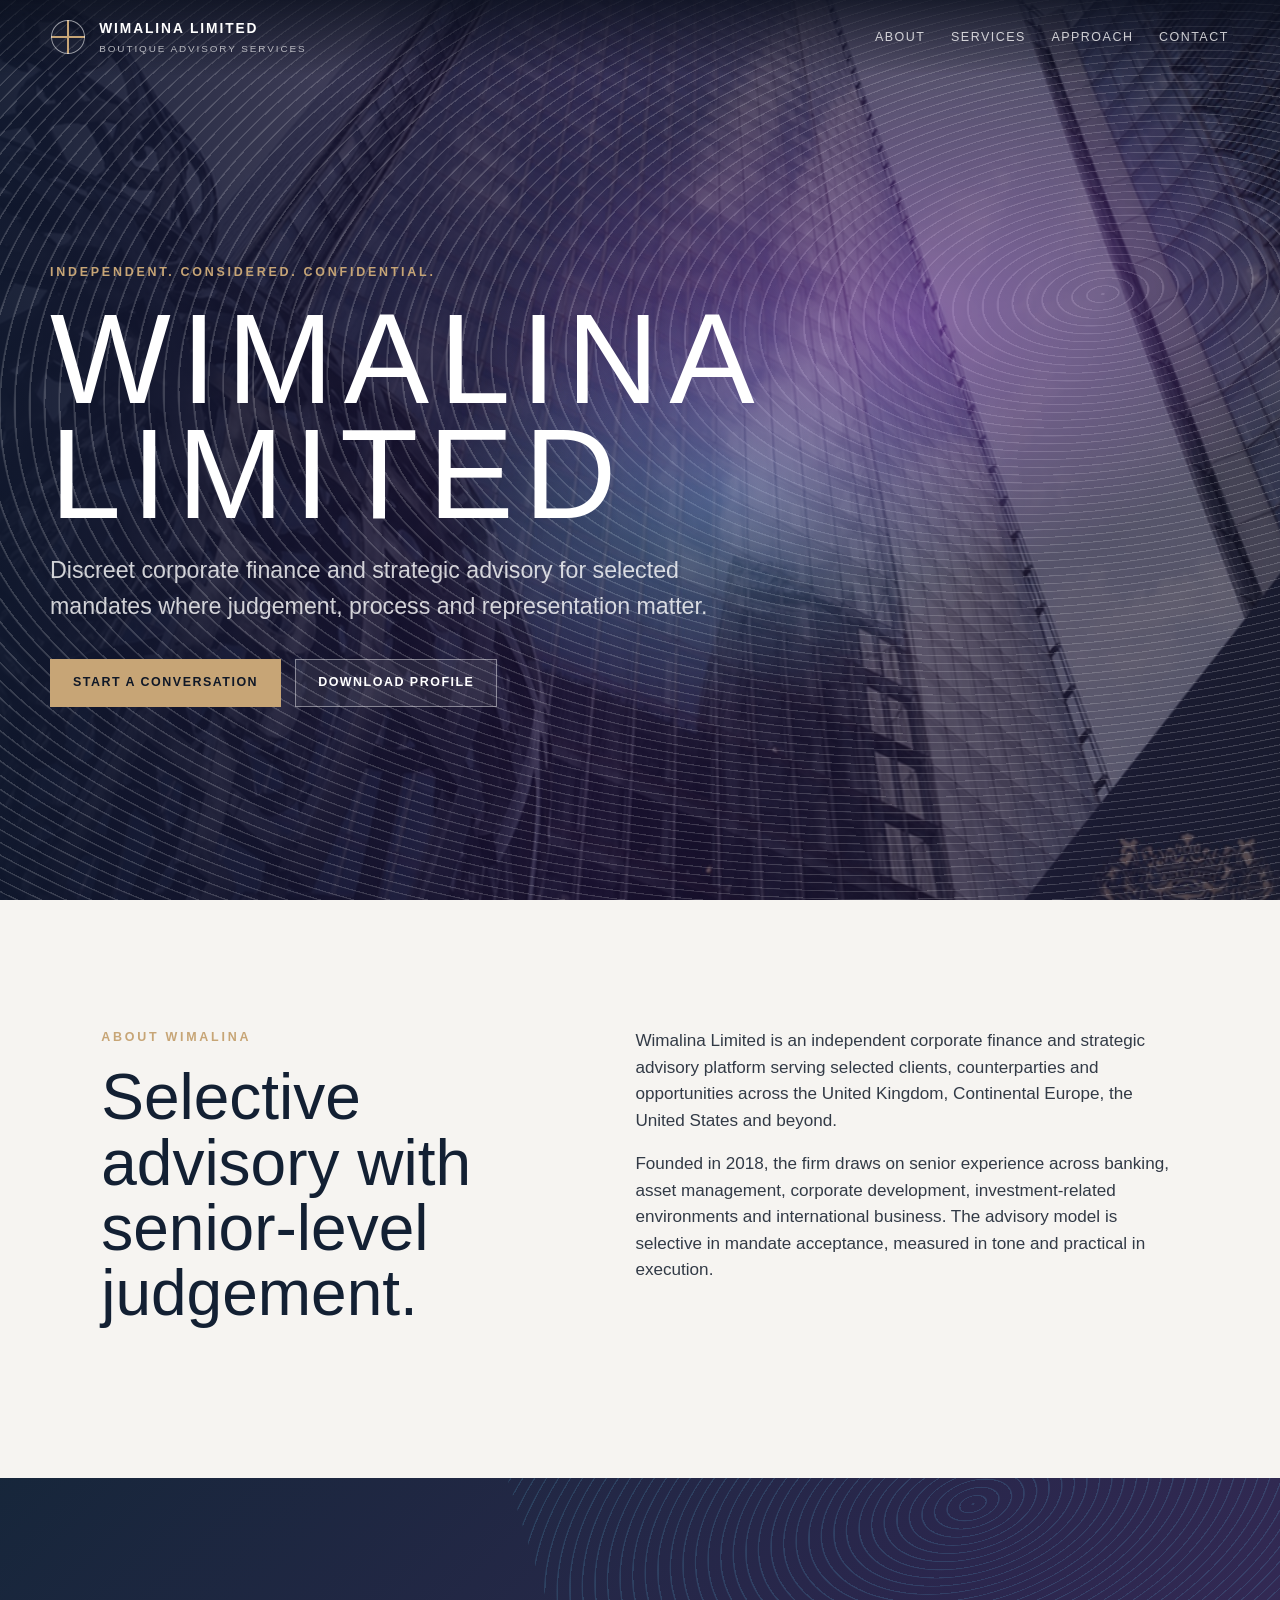
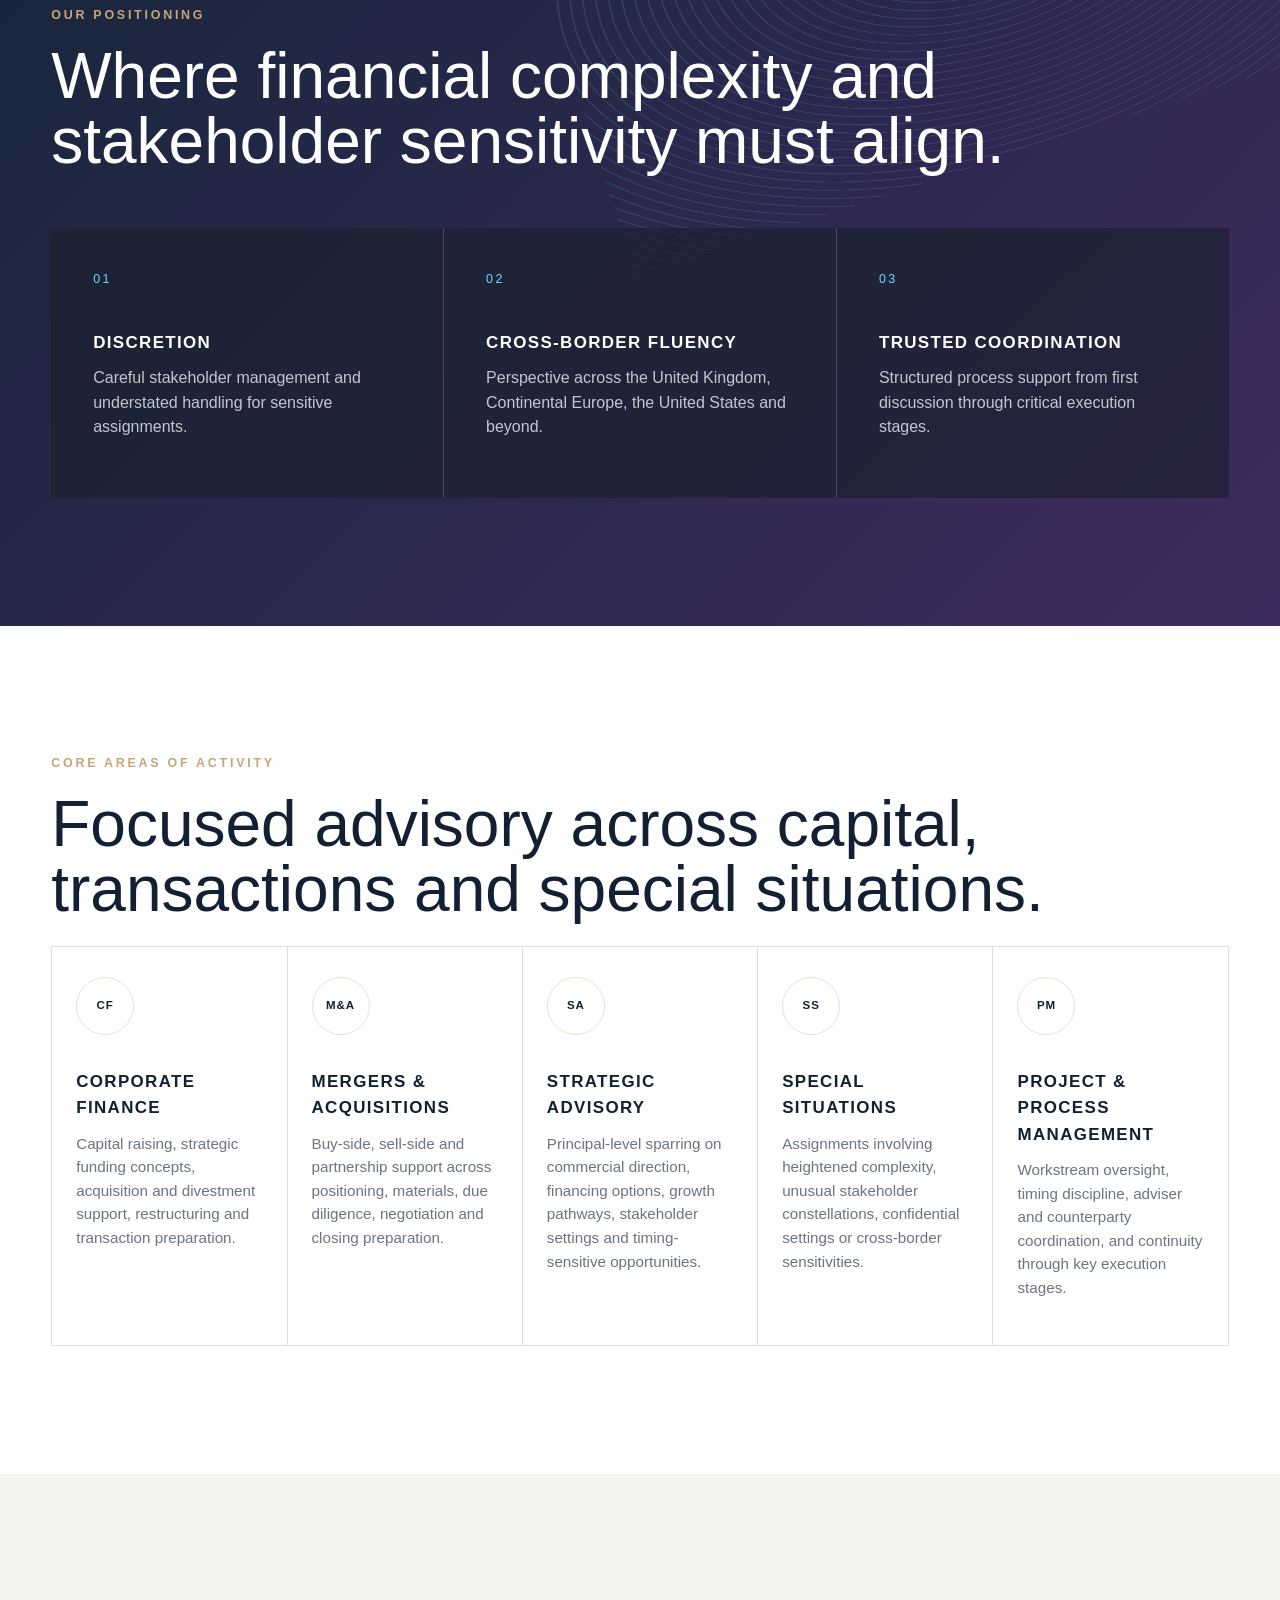
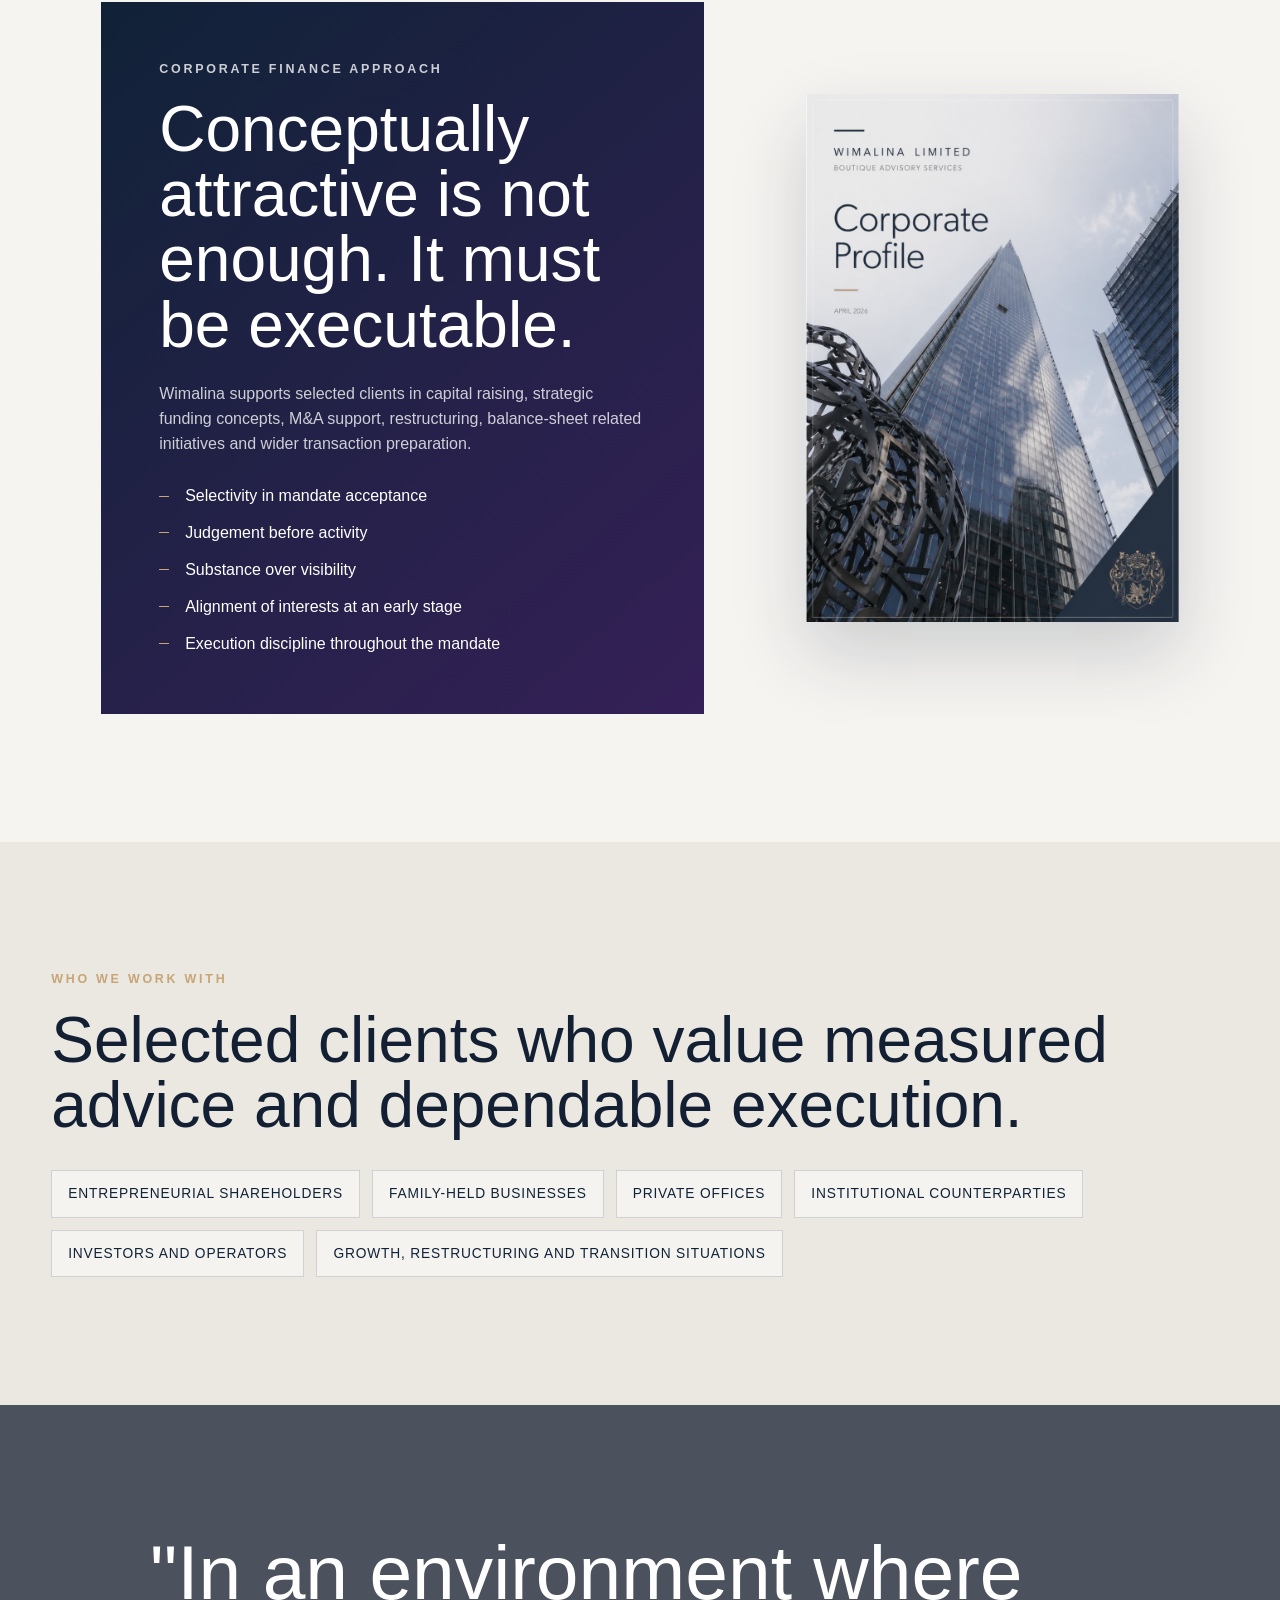
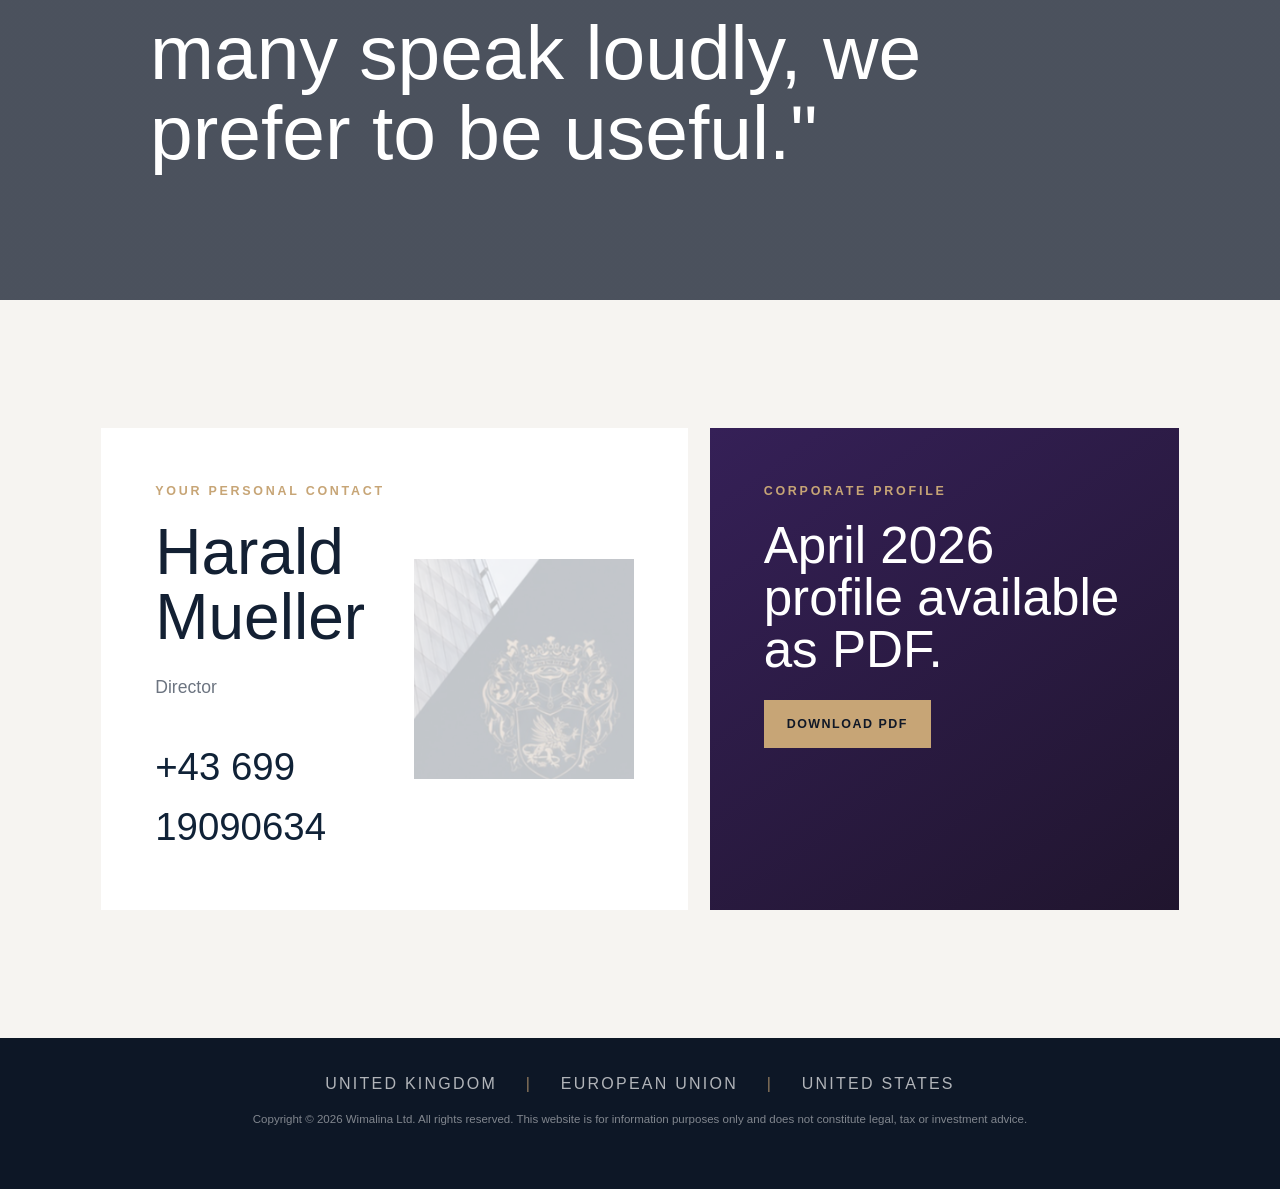
==== Website/index.html @ 41851a99 "feat: adapt Wimalina Limited corporate website with original design, subtle crest watermark & respon" ====
<!doctype html>
<html lang="en">
  <head>
    <meta charset="utf-8">
    <meta name="viewport" content="width=device-width, initial-scale=1">
    <title>Wimalina Limited | Boutique Advisory Services</title>
    <meta
      name="description"
      content="Wimalina Limited is an independent corporate finance and strategic advisory platform serving selected mandates across the UK, Continental Europe, the United States and beyond."
    >
    <link rel="icon" href="assets/favicon.svg" type="image/svg+xml">
    <link rel="stylesheet" href="styles.css">
  </head>
  <body>
    <header class="site-header" aria-label="Main navigation">
      <a class="brand" href="#top" aria-label="Wimalina home">
        <span class="brand-mark"></span>
        <span>
          <strong>Wimalina Limited</strong>
          <small>Boutique Advisory Services</small>
        </span>
      </a>
      <nav>
        <a href="#about">About</a>
        <a href="#services">Services</a>
        <a href="#approach">Approach</a>
        <a href="#contact">Contact</a>
      </nav>
    </header>

    <main id="top">
      <section class="hero">
        <div class="hero-bg" aria-hidden="true"></div>
        <div class="hero-lines" aria-hidden="true"></div>
        <div class="hero-content">
          <p class="eyebrow">Independent. Considered. Confidential.</p>
          <h1>Wimalina Limited</h1>
          <p class="hero-subtitle">
            Discreet corporate finance and strategic advisory for selected mandates where judgement,
            process and representation matter.
          </p>
          <div class="hero-actions">
            <a class="button primary" href="#contact">Start a Conversation</a>
            <a class="button secondary" href="assets/wimalina-corporate-profile-2026.pdf" download>Download Profile</a>
          </div>
        </div>
      </section>

      <section class="intro-panel" id="about">
        <div>
          <p class="eyebrow">About Wimalina</p>
          <h2>Selective advisory with senior-level judgement.</h2>
        </div>
        <div class="intro-copy">
          <p>
            Wimalina Limited is an independent corporate finance and strategic advisory platform serving
            selected clients, counterparties and opportunities across the United Kingdom, Continental Europe,
            the United States and beyond.
          </p>
          <p>
            Founded in 2018, the firm draws on senior experience across banking, asset management, corporate
            development, investment-related environments and international business. The advisory model is
            selective in mandate acceptance, measured in tone and practical in execution.
          </p>
        </div>
      </section>

      <section class="dark-section positioning">
        <div class="section-heading">
          <p class="eyebrow">Our Positioning</p>
          <h2>Where financial complexity and stakeholder sensitivity must align.</h2>
        </div>
        <div class="position-grid">
          <article>
            <span>01</span>
            <h3>Discretion</h3>
            <p>Careful stakeholder management and understated handling for sensitive assignments.</p>
          </article>
          <article>
            <span>02</span>
            <h3>Cross-border fluency</h3>
            <p>Perspective across the United Kingdom, Continental Europe, the United States and beyond.</p>
          </article>
          <article>
            <span>03</span>
            <h3>Trusted coordination</h3>
            <p>Structured process support from first discussion through critical execution stages.</p>
          </article>
        </div>
      </section>

      <section class="services" id="services">
        <div class="section-heading">
          <p class="eyebrow">Core Areas of Activity</p>
          <h2>Focused advisory across capital, transactions and special situations.</h2>
        </div>
        <div class="service-list">
          <article>
            <div class="icon">CF</div>
            <h3>Corporate Finance</h3>
            <p>Capital raising, strategic funding concepts, acquisition and divestment support, restructuring and transaction preparation.</p>
          </article>
          <article>
            <div class="icon">M&amp;A</div>
            <h3>Mergers &amp; Acquisitions</h3>
            <p>Buy-side, sell-side and partnership support across positioning, materials, due diligence, negotiation and closing preparation.</p>
          </article>
          <article>
            <div class="icon">SA</div>
            <h3>Strategic Advisory</h3>
            <p>Principal-level sparring on commercial direction, financing options, growth pathways, stakeholder settings and timing-sensitive opportunities.</p>
          </article>
          <article>
            <div class="icon">SS</div>
            <h3>Special Situations</h3>
            <p>Assignments involving heightened complexity, unusual stakeholder constellations, confidential settings or cross-border sensitivities.</p>
          </article>
          <article>
            <div class="icon">PM</div>
            <h3>Project &amp; Process Management</h3>
            <p>Workstream oversight, timing discipline, adviser and counterparty coordination, and continuity through key execution stages.</p>
          </article>
        </div>
      </section>

      <section class="approach" id="approach">
        <div class="approach-card">
          <p class="eyebrow">Corporate Finance Approach</p>
          <h2>Conceptually attractive is not enough. It must be executable.</h2>
          <p>
            Wimalina supports selected clients in capital raising, strategic funding concepts, M&amp;A support,
            restructuring, balance-sheet related initiatives and wider transaction preparation.
          </p>
          <ul class="check-list">
            <li>Selectivity in mandate acceptance</li>
            <li>Judgement before activity</li>
            <li>Substance over visibility</li>
            <li>Alignment of interests at an early stage</li>
            <li>Execution discipline throughout the mandate</li>
          </ul>
        </div>
        <div class="profile-preview">
          <img src="assets/profile-cover.jpg" alt="Cover of the Wimalina Limited corporate profile">
        </div>
      </section>

      <section class="clients">
        <div class="section-heading">
          <p class="eyebrow">Who We Work With</p>
          <h2>Selected clients who value measured advice and dependable execution.</h2>
        </div>
        <div class="client-row">
          <span>Entrepreneurial shareholders</span>
          <span>Family-held businesses</span>
          <span>Private offices</span>
          <span>Institutional counterparties</span>
          <span>Investors and operators</span>
          <span>Growth, restructuring and transition situations</span>
        </div>
      </section>

      <section class="quote-section">
        <blockquote>
          "In an environment where many speak loudly, we prefer to be useful."
        </blockquote>
      </section>

      <section class="contact" id="contact">
        <div class="contact-card">
          <div>
            <p class="eyebrow">Your Personal Contact</p>
            <h2>Harald Mueller</h2>
            <p class="role">Director</p>
            <a class="phone" href="tel:+4369919090634">+43 699 19090634</a>
          </div>
          <img src="assets/crest-mark.jpg" alt="" aria-hidden="true">
        </div>
        <div class="download-card">
          <p class="eyebrow">Corporate Profile</p>
          <h2>April 2026 profile available as PDF.</h2>
          <a class="button primary" href="assets/wimalina-corporate-profile-2026.pdf" download>Download PDF</a>
        </div>
      </section>
    </main>

    <footer>
      <p>United Kingdom <span></span> European Union <span></span> United States</p>
      <p class="fine-print">
        Copyright © 2026 Wimalina Ltd. All rights reserved. This website is for information purposes only and does not constitute legal, tax or investment advice.
      </p>
    </footer>
  </body>
</html>
---- Website/styles.css ----
:root {
  --navy: #102237;
  --deep: #151226;
  --violet: #352057;
  --cyan: #66d9ff;
  --magenta: #b84cff;
  --gold: #c7a576;
  --paper: #f6f4f1;
  --ink: #132033;
  --muted: #6c7480;
  --white: #ffffff;
  --line: rgba(199, 165, 118, 0.35);
  --max: 1180px;
}

* {
  box-sizing: border-box;
}

html {
  scroll-behavior: smooth;
}

body {
  margin: 0;
  color: var(--ink);
  background: var(--paper);
  font-family: Inter, Avenir, "Helvetica Neue", Arial, sans-serif;
  line-height: 1.55;
}

a {
  color: inherit;
  text-decoration: none;
}

.site-header {
  position: fixed;
  top: 0;
  left: 0;
  right: 0;
  z-index: 10;
  display: flex;
  align-items: center;
  justify-content: space-between;
  gap: 24px;
  padding: 18px clamp(20px, 4vw, 56px);
  color: var(--white);
  background: linear-gradient(180deg, rgba(12, 17, 31, 0.82), rgba(12, 17, 31, 0));
}

.brand {
  display: flex;
  align-items: center;
  gap: 14px;
  letter-spacing: 0.12em;
  text-transform: uppercase;
}

.brand strong,
.brand small {
  display: block;
}

.brand strong {
  font-size: 0.86rem;
}

.brand small {
  margin-top: 2px;
  color: rgba(255, 255, 255, 0.68);
  font-size: 0.62rem;
}

.brand-mark {
  width: 34px;
  height: 34px;
  border: 1px solid rgba(255, 255, 255, 0.55);
  border-radius: 50%;
  background:
    linear-gradient(90deg, transparent 46%, var(--gold) 47% 53%, transparent 54%),
    linear-gradient(0deg, transparent 46%, var(--gold) 47% 53%, transparent 54%);
}

nav {
  display: flex;
  gap: clamp(14px, 2vw, 30px);
  color: rgba(255, 255, 255, 0.78);
  font-size: 0.78rem;
  letter-spacing: 0.12em;
  text-transform: uppercase;
}

nav a:hover {
  color: var(--white);
}

.hero {
  position: relative;
  min-height: 100vh;
  display: grid;
  align-items: center;
  overflow: hidden;
  color: var(--white);
  background: var(--deep);
}

.hero-bg,
.hero-lines {
  position: absolute;
  inset: 0;
}

.hero-bg {
  background:
    linear-gradient(90deg, rgba(16, 24, 45, 0.94) 0%, rgba(31, 18, 56, 0.7) 46%, rgba(21, 18, 38, 0.64) 100%),
    url("assets/hero-building.jpg") center / cover no-repeat;
  filter: saturate(1.05);
}

.hero-lines {
  opacity: 0.78;
  background:
    radial-gradient(ellipse at 68% 42%, rgba(184, 76, 255, 0.48), transparent 28%),
    radial-gradient(ellipse at 55% 55%, rgba(102, 217, 255, 0.42), transparent 24%),
    repeating-radial-gradient(ellipse at 80% 42%, rgba(255, 255, 255, 0.22) 0 1px, transparent 2px 12px);
  mix-blend-mode: screen;
  transform: rotate(-8deg) scale(1.25);
}

.hero-content {
  position: relative;
  z-index: 1;
  width: min(var(--max), calc(100% - 40px));
  margin: 0 auto;
  padding-top: 70px;
}

.eyebrow {
  margin: 0 0 18px;
  color: var(--gold);
  font-size: 0.78rem;
  font-weight: 700;
  letter-spacing: 0.22em;
  text-transform: uppercase;
}

h1,
h2,
h3,
p {
  margin-top: 0;
}

h1 {
  max-width: 920px;
  margin-bottom: 22px;
  font-size: clamp(3.6rem, 10vw, 8.6rem);
  font-weight: 300;
  line-height: 0.9;
  letter-spacing: 0.08em;
  text-transform: uppercase;
}

h2 {
  margin-bottom: 24px;
  font-size: clamp(2.1rem, 5vw, 4.4rem);
  font-weight: 360;
  line-height: 1.02;
}

h3 {
  margin-bottom: 10px;
  color: inherit;
  font-size: 1.06rem;
  letter-spacing: 0.08em;
  text-transform: uppercase;
}

.hero-subtitle {
  max-width: 680px;
  color: rgba(255, 255, 255, 0.8);
  font-size: clamp(1.1rem, 2vw, 1.45rem);
}

.hero-actions {
  display: flex;
  flex-wrap: wrap;
  gap: 14px;
  margin-top: 34px;
}

.button {
  display: inline-flex;
  align-items: center;
  justify-content: center;
  min-height: 48px;
  padding: 0 22px;
  border: 1px solid transparent;
  font-size: 0.78rem;
  font-weight: 700;
  letter-spacing: 0.12em;
  text-transform: uppercase;
}

.button.primary {
  color: #101827;
  background: var(--gold);
}

.button.secondary {
  color: var(--white);
  border-color: rgba(255, 255, 255, 0.42);
  background: rgba(255, 255, 255, 0.08);
}

.intro-panel,
.dark-section,
.services,
.approach,
.clients,
.quote-section,
.contact {
  padding: clamp(72px, 10vw, 132px) clamp(20px, 4vw, 56px);
}

.intro-panel {
  display: grid;
  grid-template-columns: 0.9fr 1.1fr;
  gap: clamp(36px, 7vw, 100px);
  width: min(var(--max), 100%);
  margin: 0 auto;
}

.intro-copy {
  color: #323a46;
  font-size: 1.07rem;
}

.dark-section {
  position: relative;
  overflow: hidden;
  color: var(--white);
  background:
    linear-gradient(135deg, rgba(18, 34, 55, 0.98), rgba(53, 32, 87, 0.95)),
    radial-gradient(circle at 72% 20%, rgba(184, 76, 255, 0.35), transparent 35%);
}

.dark-section::after {
  content: "";
  position: absolute;
  inset: -30% -10% auto 42%;
  height: 500px;
  opacity: 0.45;
  background: repeating-radial-gradient(ellipse at center, rgba(102, 217, 255, 0.32) 0 1px, transparent 2px 13px);
  transform: rotate(-18deg);
}

.section-heading,
.position-grid,
.service-list,
.client-row,
.contact {
  width: min(var(--max), 100%);
  margin-inline: auto;
}

.section-heading {
  position: relative;
  z-index: 1;
  max-width: var(--max);
}

.position-grid {
  position: relative;
  z-index: 1;
  display: grid;
  grid-template-columns: repeat(3, 1fr);
  gap: 1px;
  margin-top: 54px;
  background: rgba(255, 255, 255, 0.14);
}

.position-grid article {
  min-height: 260px;
  padding: clamp(26px, 4vw, 42px);
  background: rgba(7, 13, 28, 0.62);
}

.position-grid span {
  display: block;
  margin-bottom: 40px;
  color: var(--cyan);
  font-size: 0.78rem;
  letter-spacing: 0.2em;
}

.position-grid p {
  color: rgba(255, 255, 255, 0.74);
}

.services {
  background: var(--white);
}

.service-list {
  display: grid;
  grid-template-columns: repeat(5, 1fr);
  border-top: 1px solid #e2dfd8;
  border-left: 1px solid #e2dfd8;
}

.service-list article {
  min-height: 310px;
  padding: 30px 24px;
  border-right: 1px solid #e2dfd8;
  border-bottom: 1px solid #e2dfd8;
}

.service-list p {
  color: var(--muted);
  font-size: 0.95rem;
}

.icon {
  width: 58px;
  height: 58px;
  margin-bottom: 34px;
  display: grid;
  place-items: center;
  color: var(--navy);
  border: 1px solid var(--line);
  border-radius: 50%;
  font-size: 0.72rem;
  font-weight: 800;
  letter-spacing: 0.08em;
}

.approach {
  display: grid;
  grid-template-columns: 1.05fr 0.65fr;
  align-items: center;
  gap: clamp(36px, 8vw, 104px);
  width: min(var(--max), calc(100% - 40px));
  margin-inline: auto;
}

.approach-card {
  padding: clamp(32px, 5vw, 58px);
  color: var(--white);
  background: linear-gradient(140deg, var(--navy), var(--violet));
}

.approach-card p {
  color: rgba(255, 255, 255, 0.78);
}

.check-list {
  display: grid;
  gap: 12px;
  margin: 28px 0 0;
  padding: 0;
  list-style: none;
}

.check-list li {
  padding-left: 26px;
  position: relative;
}

.check-list li::before {
  content: "";
  position: absolute;
  left: 0;
  top: 0.7em;
  width: 10px;
  height: 1px;
  background: var(--gold);
}

.profile-preview img {
  display: block;
  width: 100%;
  box-shadow: 0 32px 70px rgba(18, 34, 55, 0.18);
}

.clients {
  background: #ebe8e2;
}

.client-row {
  display: flex;
  flex-wrap: wrap;
  gap: 12px;
  margin-top: 32px;
}

.client-row span {
  padding: 12px 16px;
  border: 1px solid rgba(16, 34, 55, 0.16);
  color: var(--navy);
  background: rgba(255, 255, 255, 0.45);
  font-size: 0.86rem;
  letter-spacing: 0.06em;
  text-transform: uppercase;
}

.quote-section {
  color: var(--white);
  background:
    linear-gradient(rgba(15, 25, 42, 0.74), rgba(15, 25, 42, 0.74)),
    url("assets/hero-building.jpg") center / cover fixed;
}

blockquote {
  width: min(980px, 100%);
  margin: 0 auto;
  font-size: clamp(2.2rem, 6vw, 5.4rem);
  font-weight: 260;
  line-height: 1.04;
}

.contact {
  display: grid;
  grid-template-columns: 1fr 0.8fr;
  gap: 22px;
}

.contact-card,
.download-card {
  min-height: 360px;
  padding: clamp(30px, 5vw, 54px);
  background: var(--white);
}

.contact-card {
  display: flex;
  align-items: center;
  justify-content: space-between;
  gap: 26px;
}

.contact-card img {
  width: min(220px, 34vw);
  opacity: 0.28;
  mix-blend-mode: multiply;
}

.role {
  color: var(--muted);
  font-size: 1.1rem;
}

.phone {
  display: inline-block;
  margin-top: 18px;
  color: var(--navy);
  font-size: clamp(1.4rem, 3vw, 2.4rem);
  font-weight: 300;
}

.download-card {
  color: var(--white);
  background: linear-gradient(145deg, var(--violet), #20152e);
}

.download-card h2 {
  font-size: clamp(2rem, 4vw, 3.2rem);
}

footer {
  padding: 34px clamp(20px, 4vw, 56px) 46px;
  color: rgba(255, 255, 255, 0.68);
  background: #0d1726;
  text-align: center;
}

footer p {
  margin-bottom: 14px;
  letter-spacing: 0.14em;
  text-transform: uppercase;
}

footer span::before {
  content: "|";
  margin: 0 22px;
  color: rgba(199, 165, 118, 0.7);
}

.fine-print {
  max-width: 860px;
  margin-inline: auto;
  color: rgba(255, 255, 255, 0.48);
  font-size: 0.72rem;
  letter-spacing: 0;
  text-transform: none;
}

@media (max-width: 980px) {
  .intro-panel,
  .approach,
  .contact {
    grid-template-columns: 1fr;
  }

  .position-grid,
  .service-list {
    grid-template-columns: 1fr;
  }

  .service-list article,
  .position-grid article {
    min-height: auto;
  }

  nav {
    display: none;
  }
}

@media (max-width: 640px) {
  .site-header {
    position: absolute;
    padding: 18px 20px;
  }

  .brand small {
    display: none;
  }

  h1 {
    font-size: clamp(3rem, 18vw, 5rem);
  }

  .hero {
    min-height: 760px;
  }

  .button {
    width: 100%;
  }

  .contact-card {
    align-items: flex-start;
    flex-direction: column;
  }

  footer span::before {
    margin: 0 8px;
  }
}
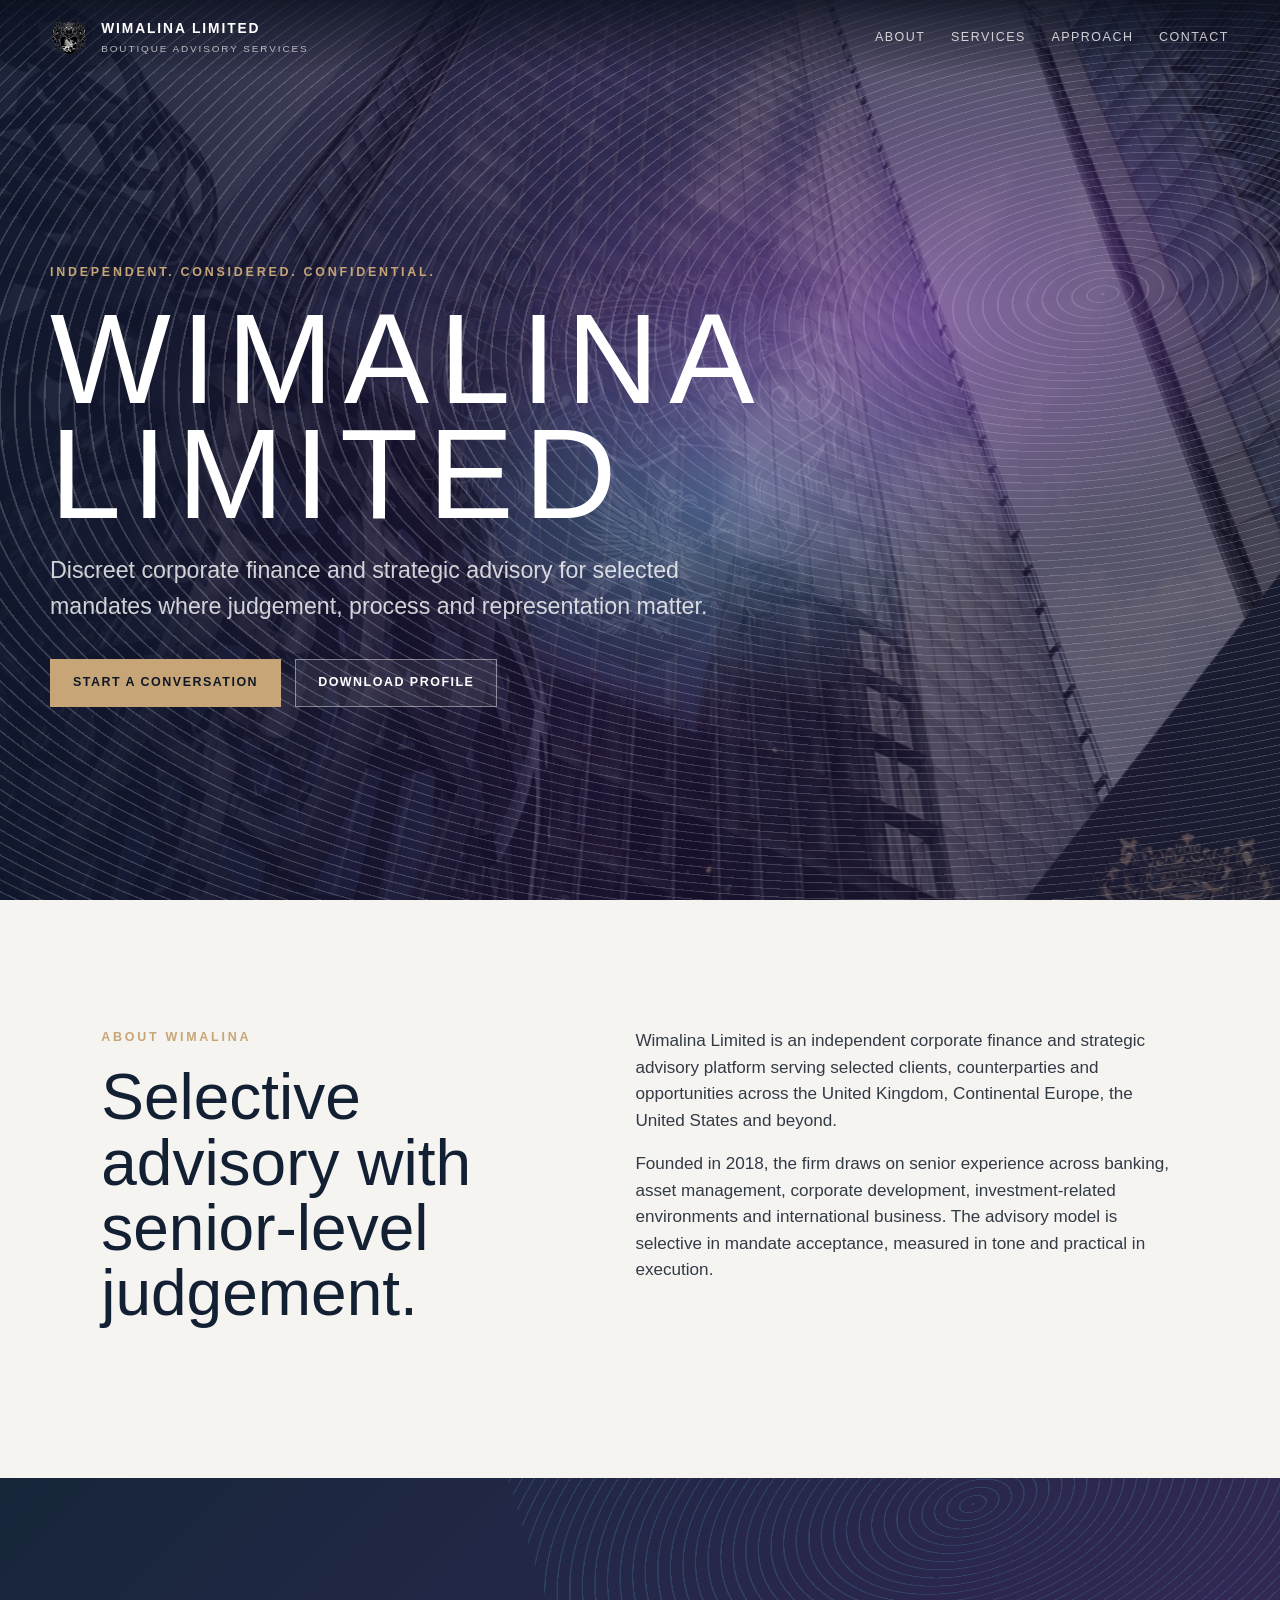
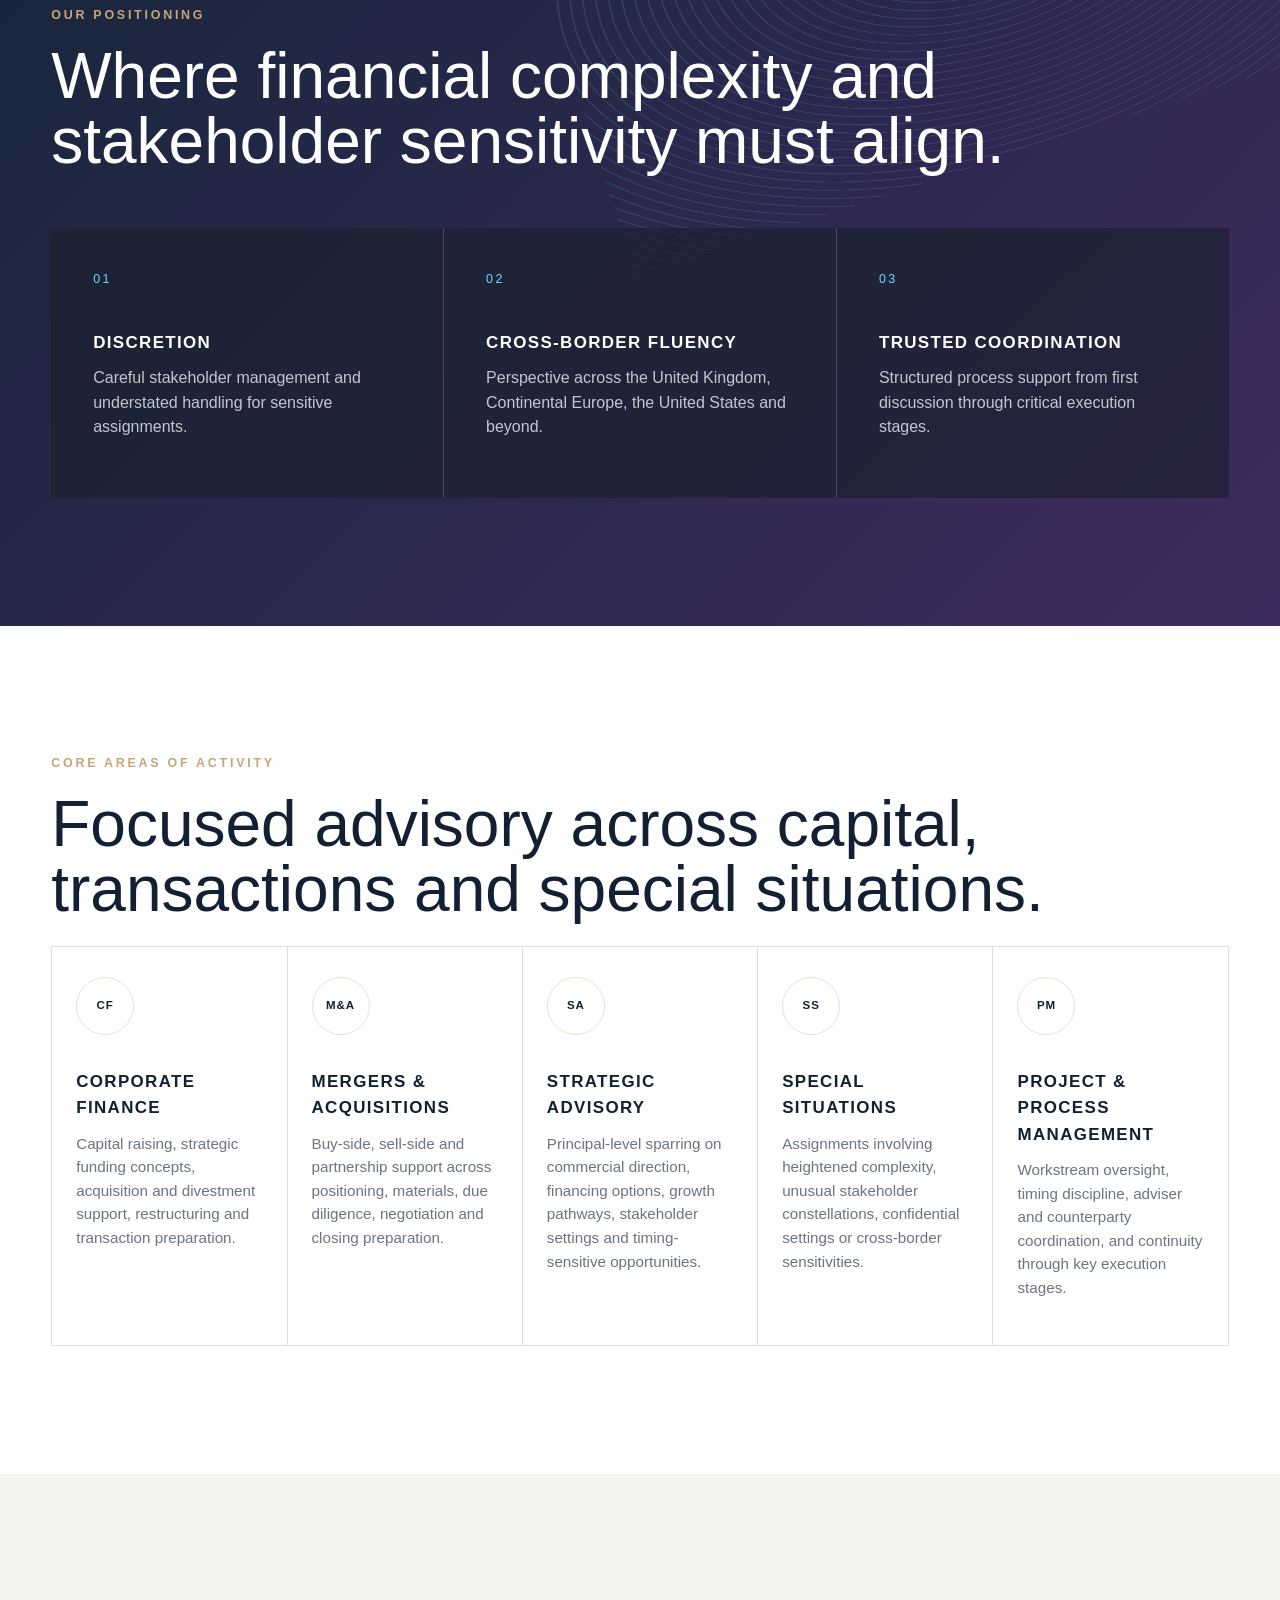
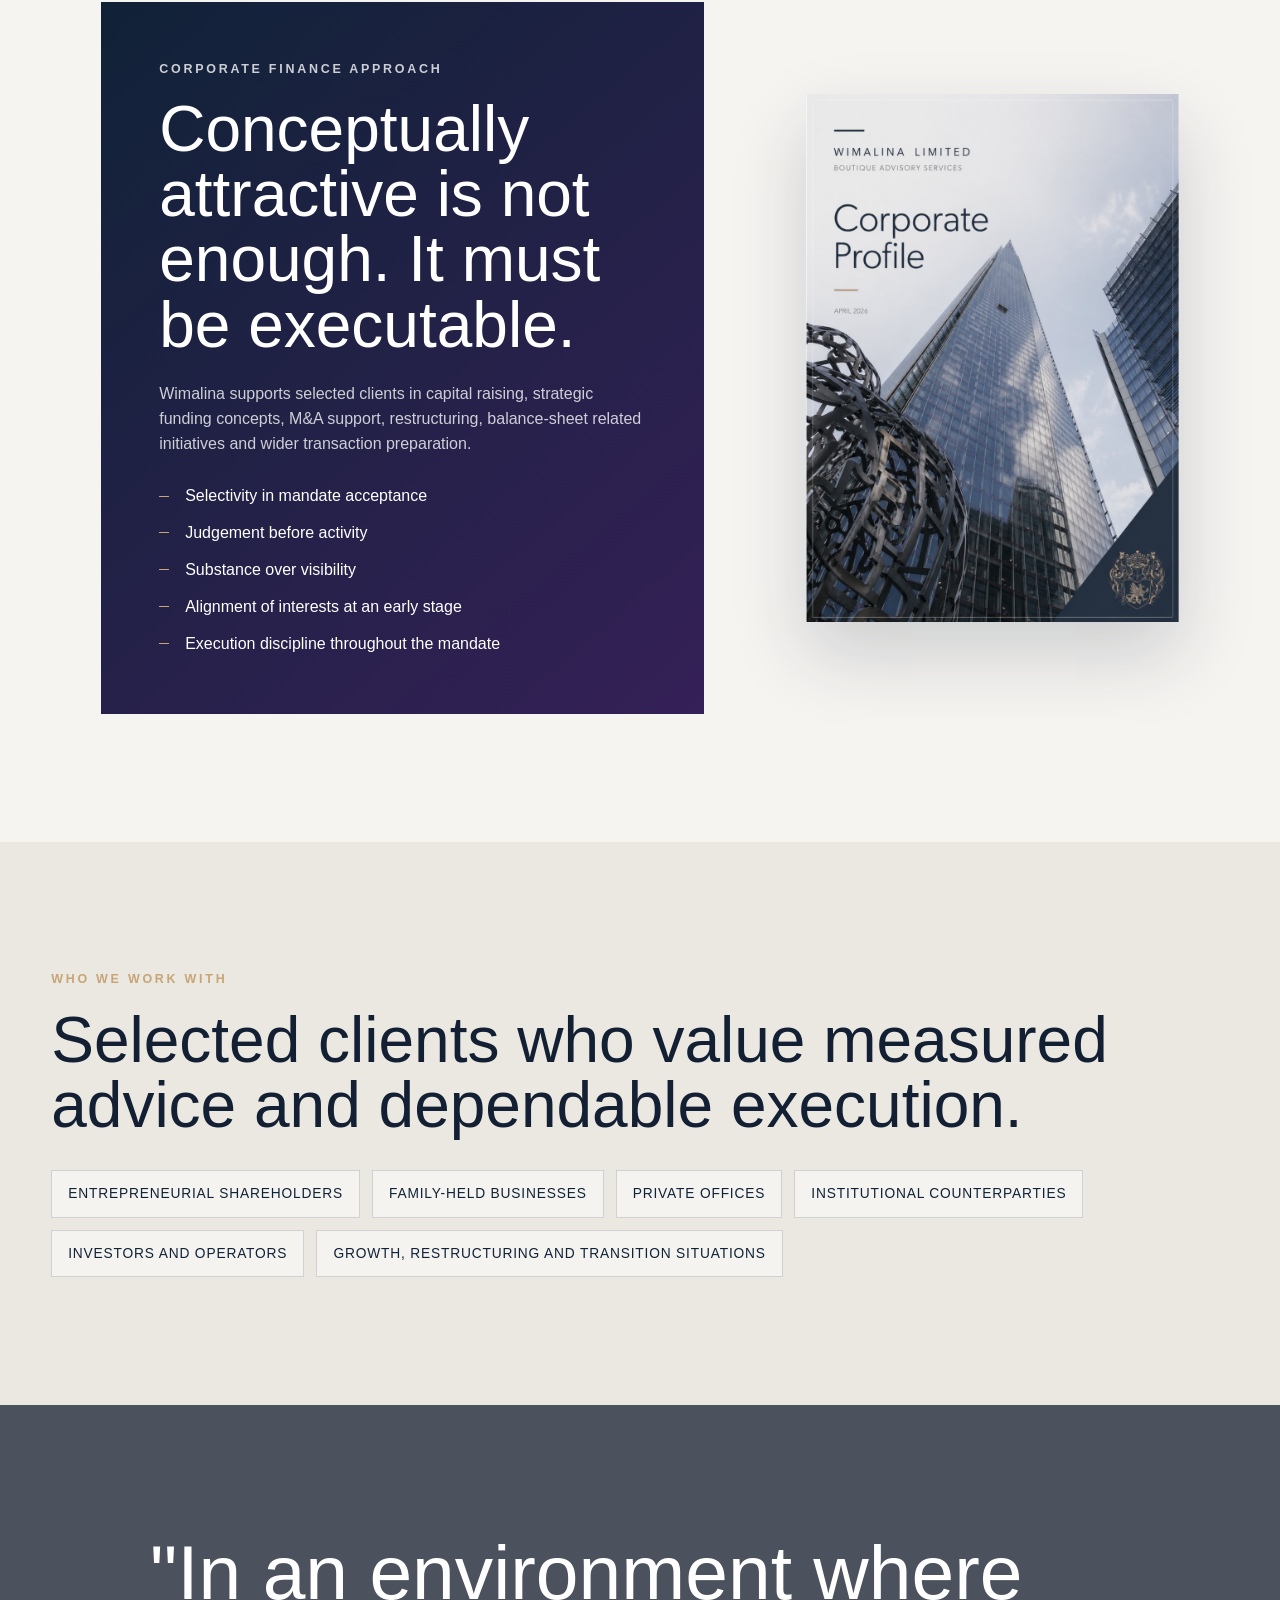
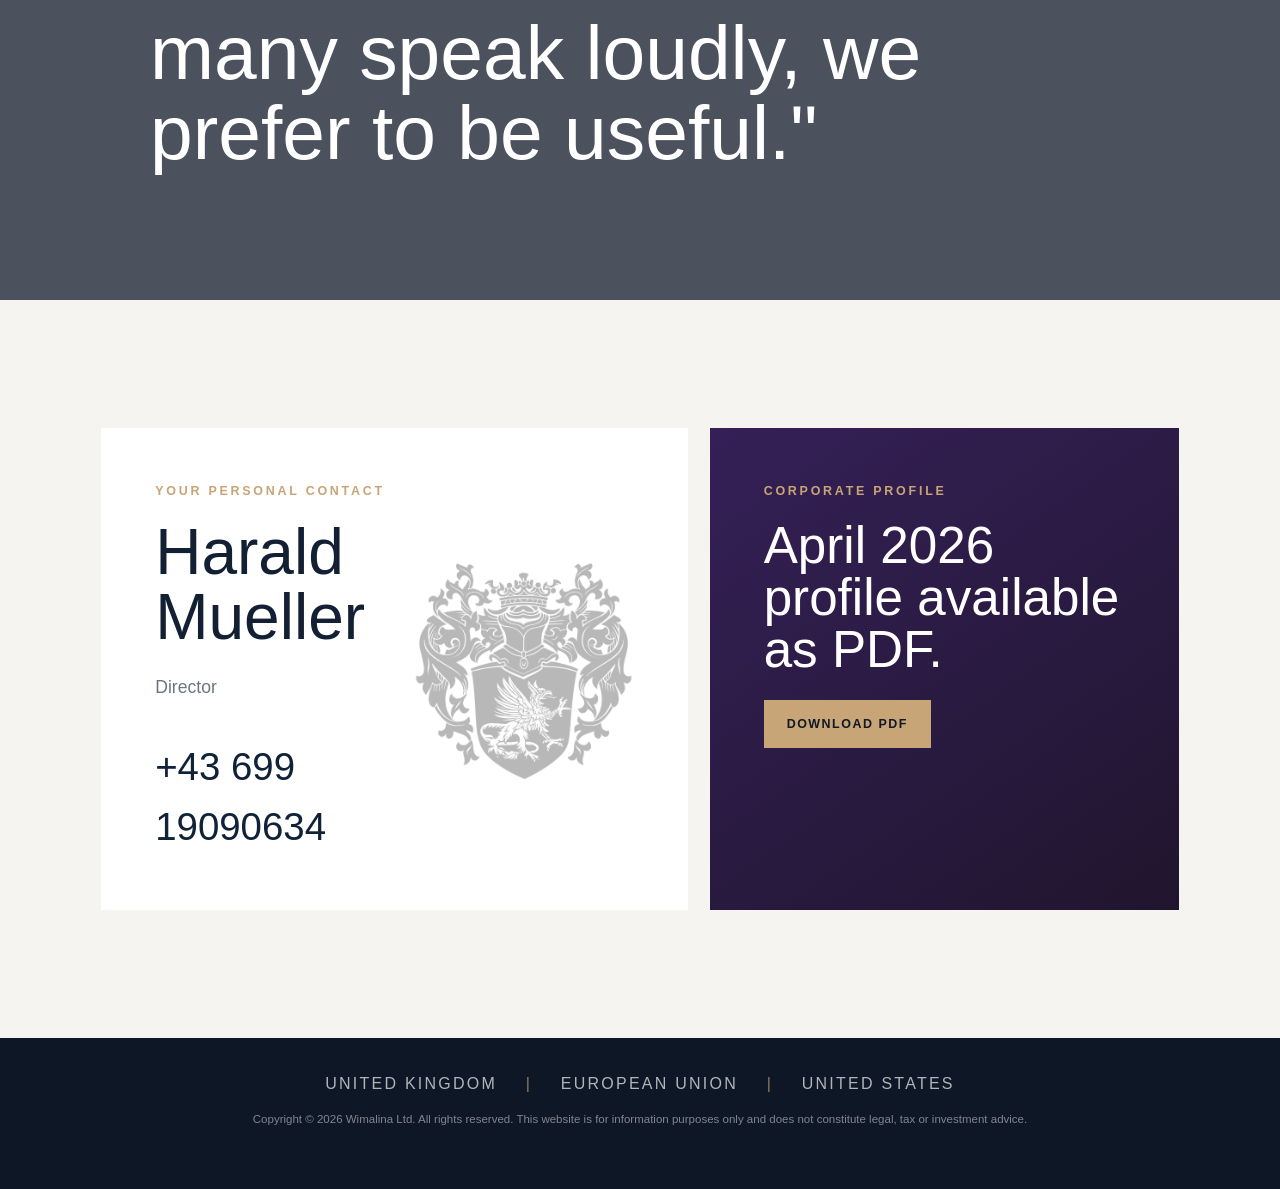
==== commit 6035d874: "Update corporate profile PDF download link and official logos" ====
--- a/Website/index.html
+++ b/Website/index.html
@@ -8,7 +8,7 @@
       name="description"
       content="Wimalina Limited is an independent corporate finance and strategic advisory platform serving selected mandates across the UK, Continental Europe, the United States and beyond."
     >
-    <link rel="icon" href="assets/favicon.svg" type="image/svg+xml">
+    <link rel="icon" href="assets/Logo-wimalina-transparent.png" type="image/png">
     <link rel="stylesheet" href="styles.css">
   </head>
   <body>
@@ -41,7 +41,7 @@
           </p>
           <div class="hero-actions">
             <a class="button primary" href="#contact">Start a Conversation</a>
-            <a class="button secondary" href="assets/wimalina-corporate-profile-2026.pdf" download>Download Profile</a>
+            <a class="button secondary" href="assets/corporate-profile-wla-4-2026-download.pdf" download>Download Profile</a>
           </div>
         </div>
       </section>
@@ -173,12 +173,12 @@
             <p class="role">Director</p>
             <a class="phone" href="tel:+4369919090634">+43 699 19090634</a>
           </div>
-          <img src="assets/crest-mark.jpg" alt="" aria-hidden="true">
+          <img src="assets/Logo-wimalina-transparent.png" alt="" aria-hidden="true">
         </div>
         <div class="download-card">
           <p class="eyebrow">Corporate Profile</p>
           <h2>April 2026 profile available as PDF.</h2>
-          <a class="button primary" href="assets/wimalina-corporate-profile-2026.pdf" download>Download PDF</a>
+          <a class="button primary" href="assets/corporate-profile-wla-4-2026-download.pdf" download>Download PDF</a>
         </div>
       </section>
     </main>
--- a/Website/styles.css
+++ b/Website/styles.css
@@ -73,13 +73,9 @@
 }
 
 .brand-mark {
-  width: 34px;
-  height: 34px;
-  border: 1px solid rgba(255, 255, 255, 0.55);
-  border-radius: 50%;
-  background:
-    linear-gradient(90deg, transparent 46%, var(--gold) 47% 53%, transparent 54%),
-    linear-gradient(0deg, transparent 46%, var(--gold) 47% 53%, transparent 54%);
+  width: 36px;
+  height: 36px;
+  background: url("assets/Logo-wimalina-transparent.png") center / contain no-repeat;
 }
 
 nav {
@@ -116,6 +112,15 @@
     linear-gradient(90deg, rgba(16, 24, 45, 0.94) 0%, rgba(31, 18, 56, 0.7) 46%, rgba(21, 18, 38, 0.64) 100%),
     url("assets/hero-building.jpg") center / cover no-repeat;
   filter: saturate(1.05);
+}
+
+.hero-bg::after {
+  content: "";
+  position: absolute;
+  inset: 0;
+  background: url("assets/Logo-wimalina-transparent.png") center / min(450px, 60vw) no-repeat;
+  opacity: 0.08;
+  pointer-events: none;
 }
 
 .hero-lines {
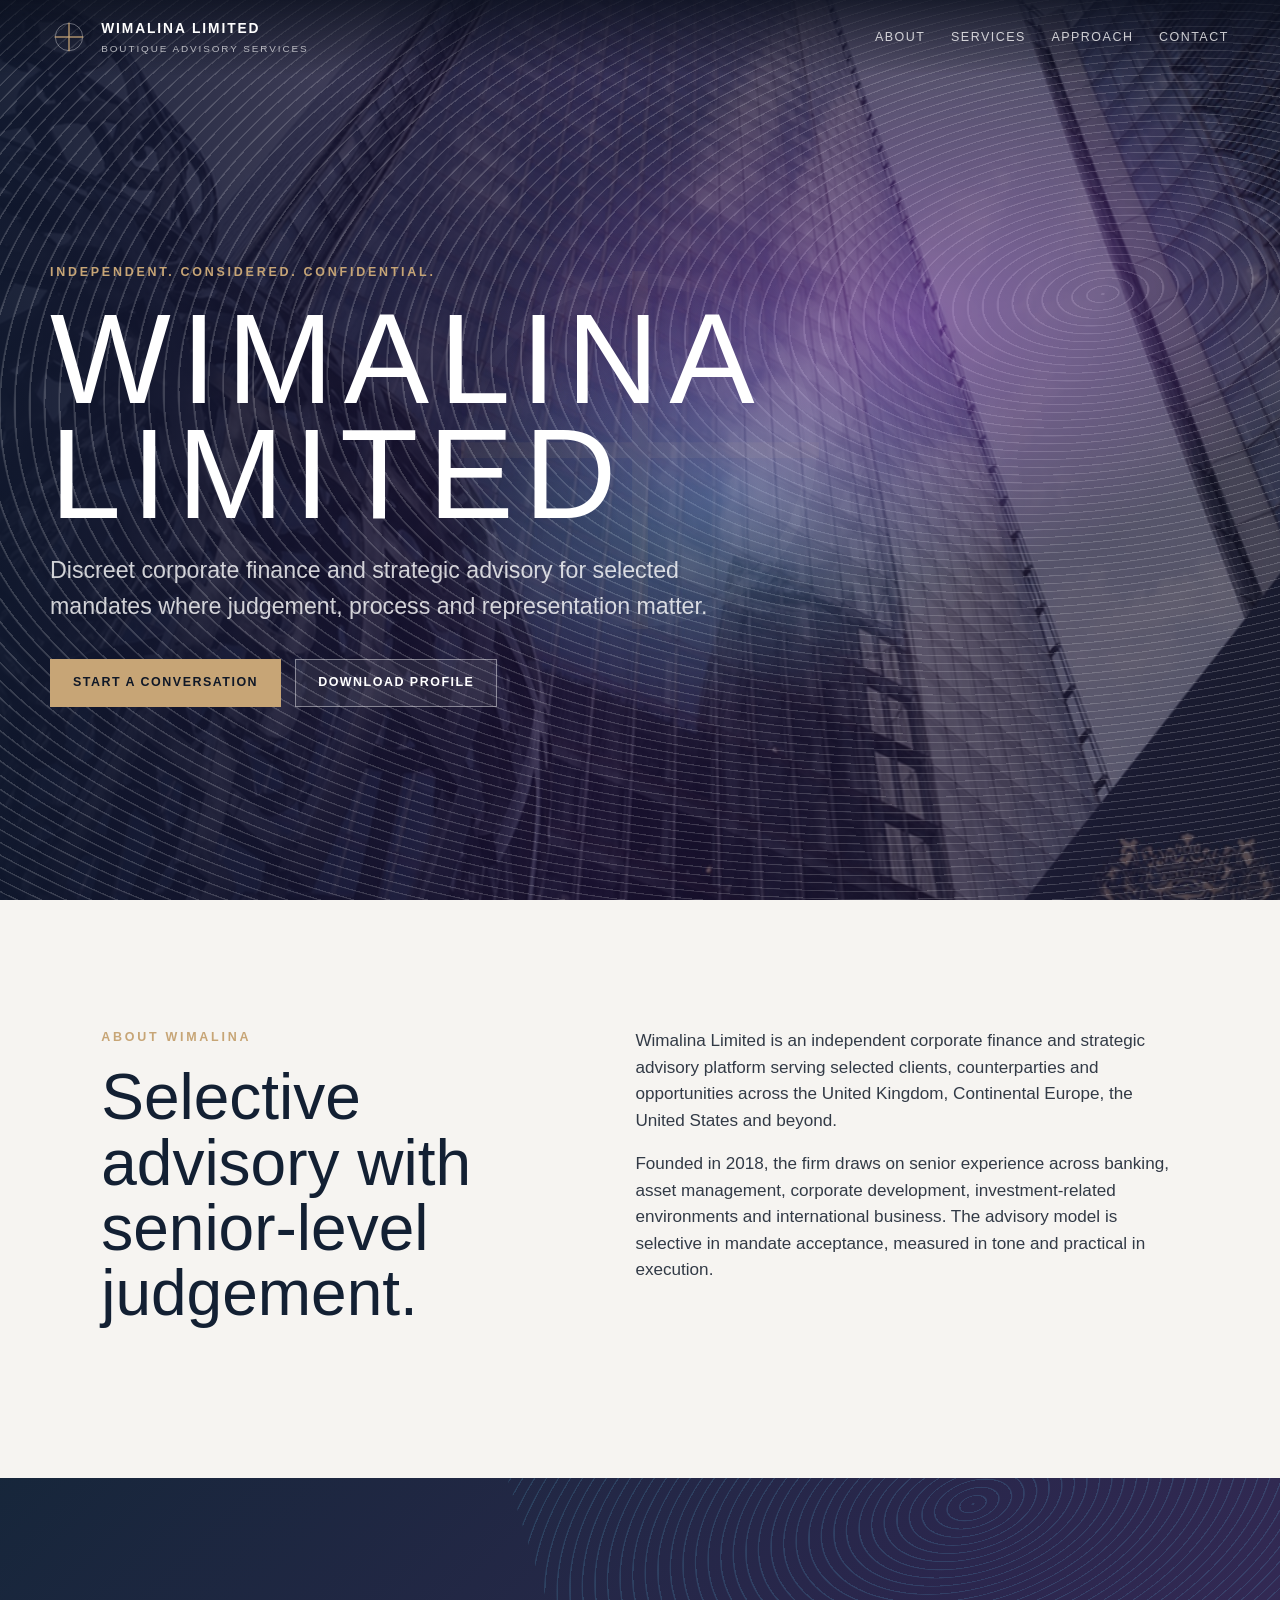
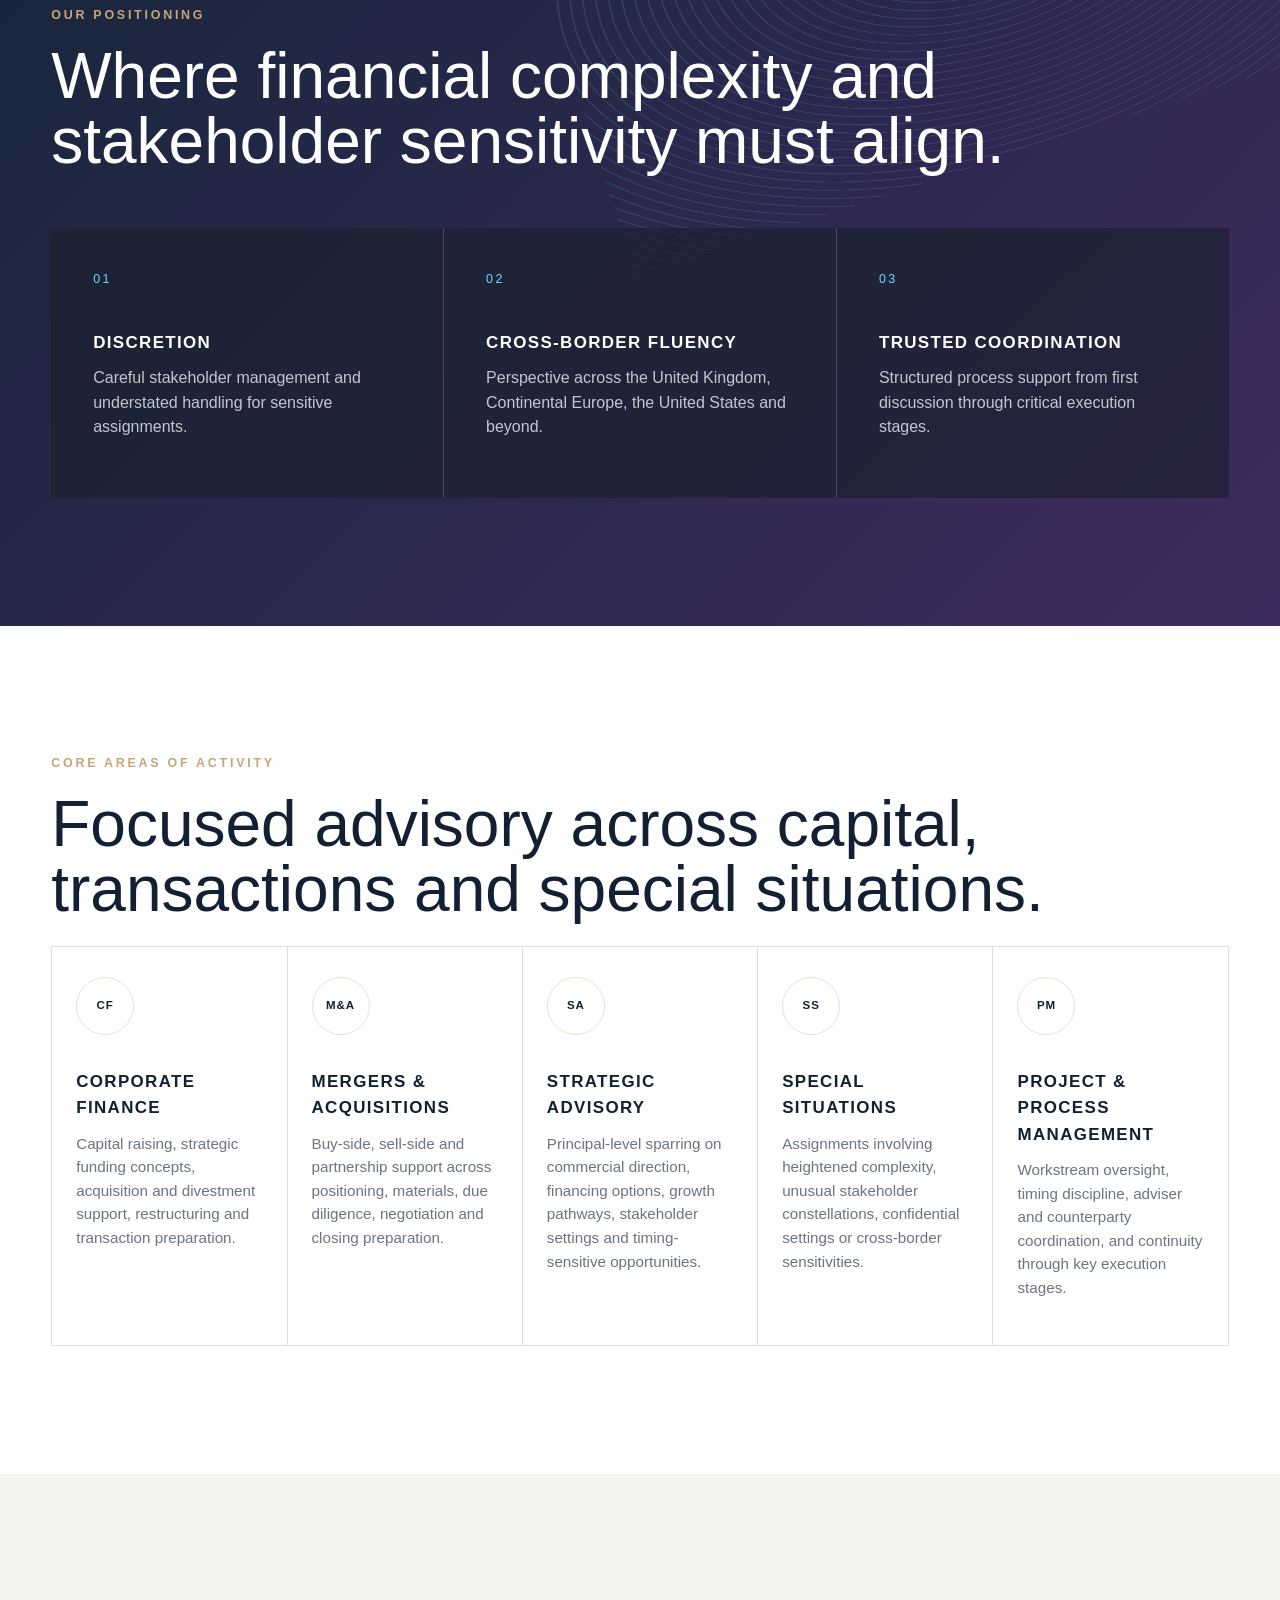
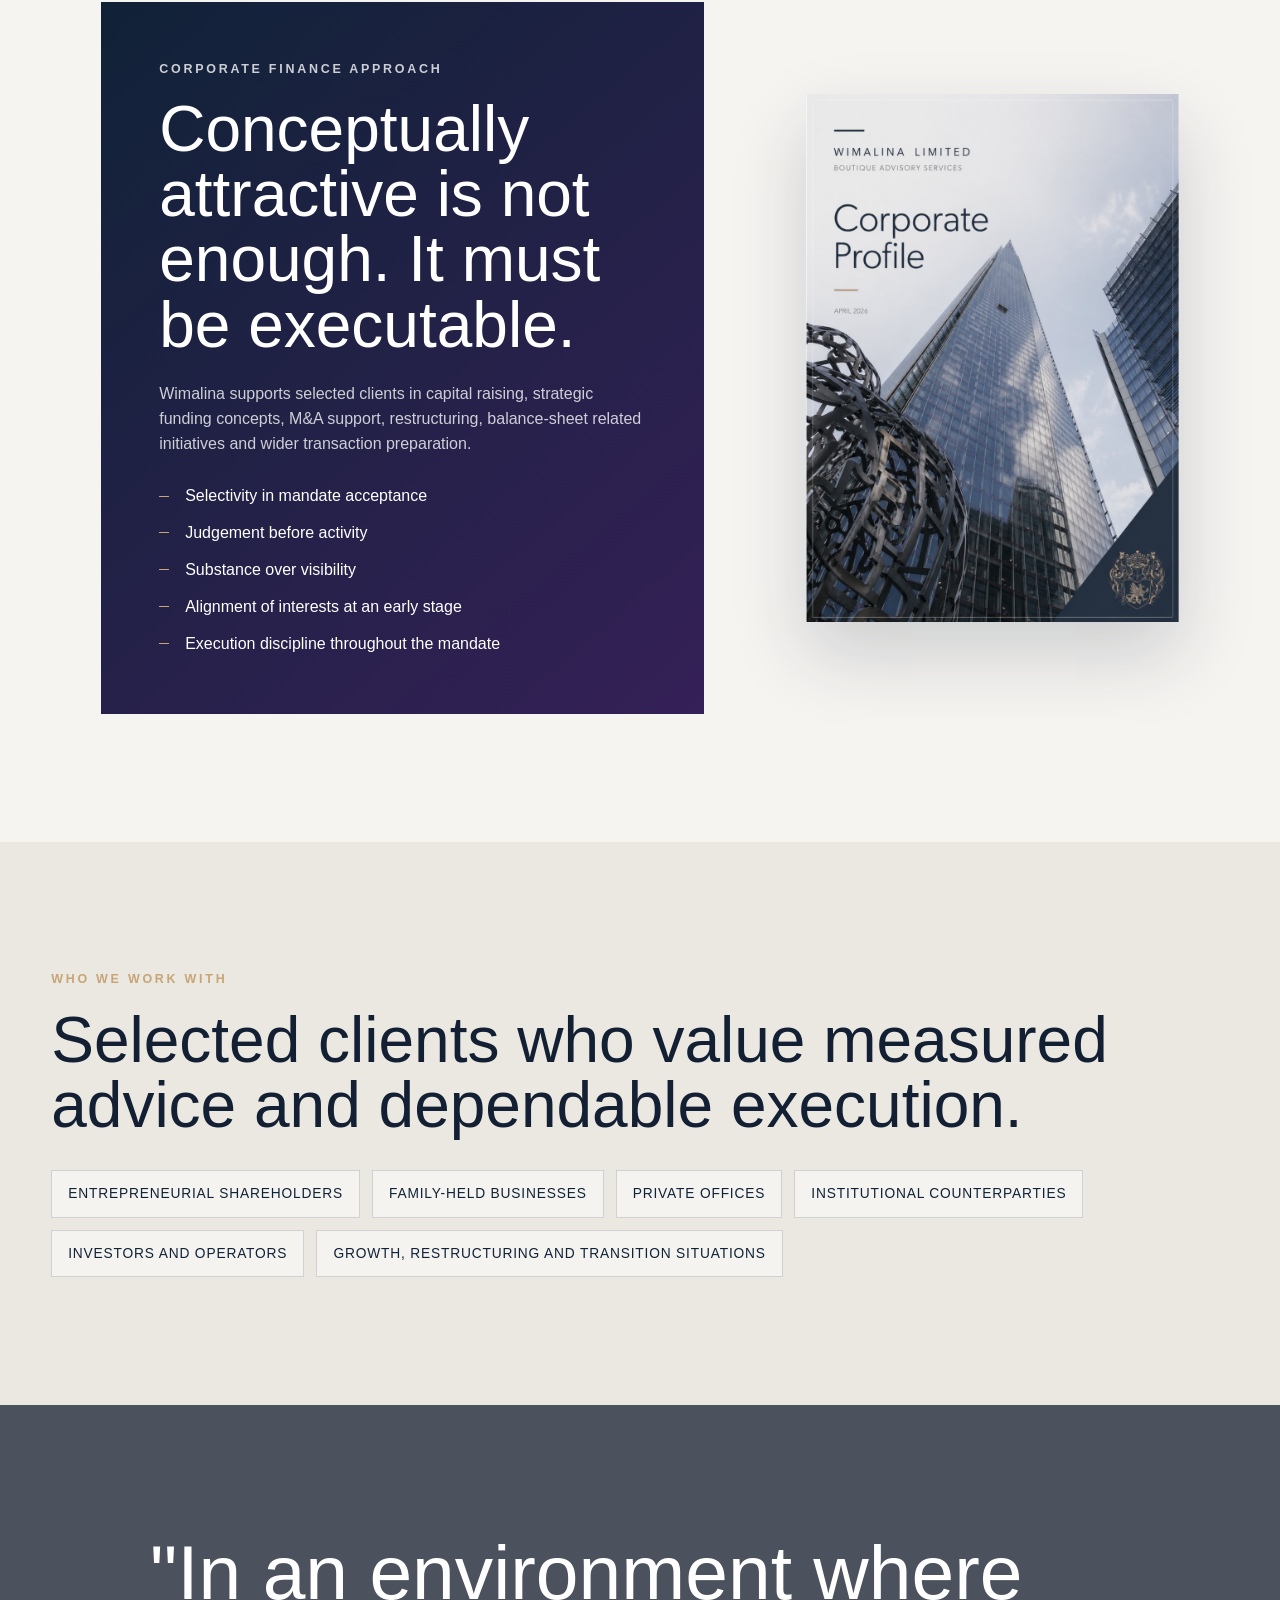
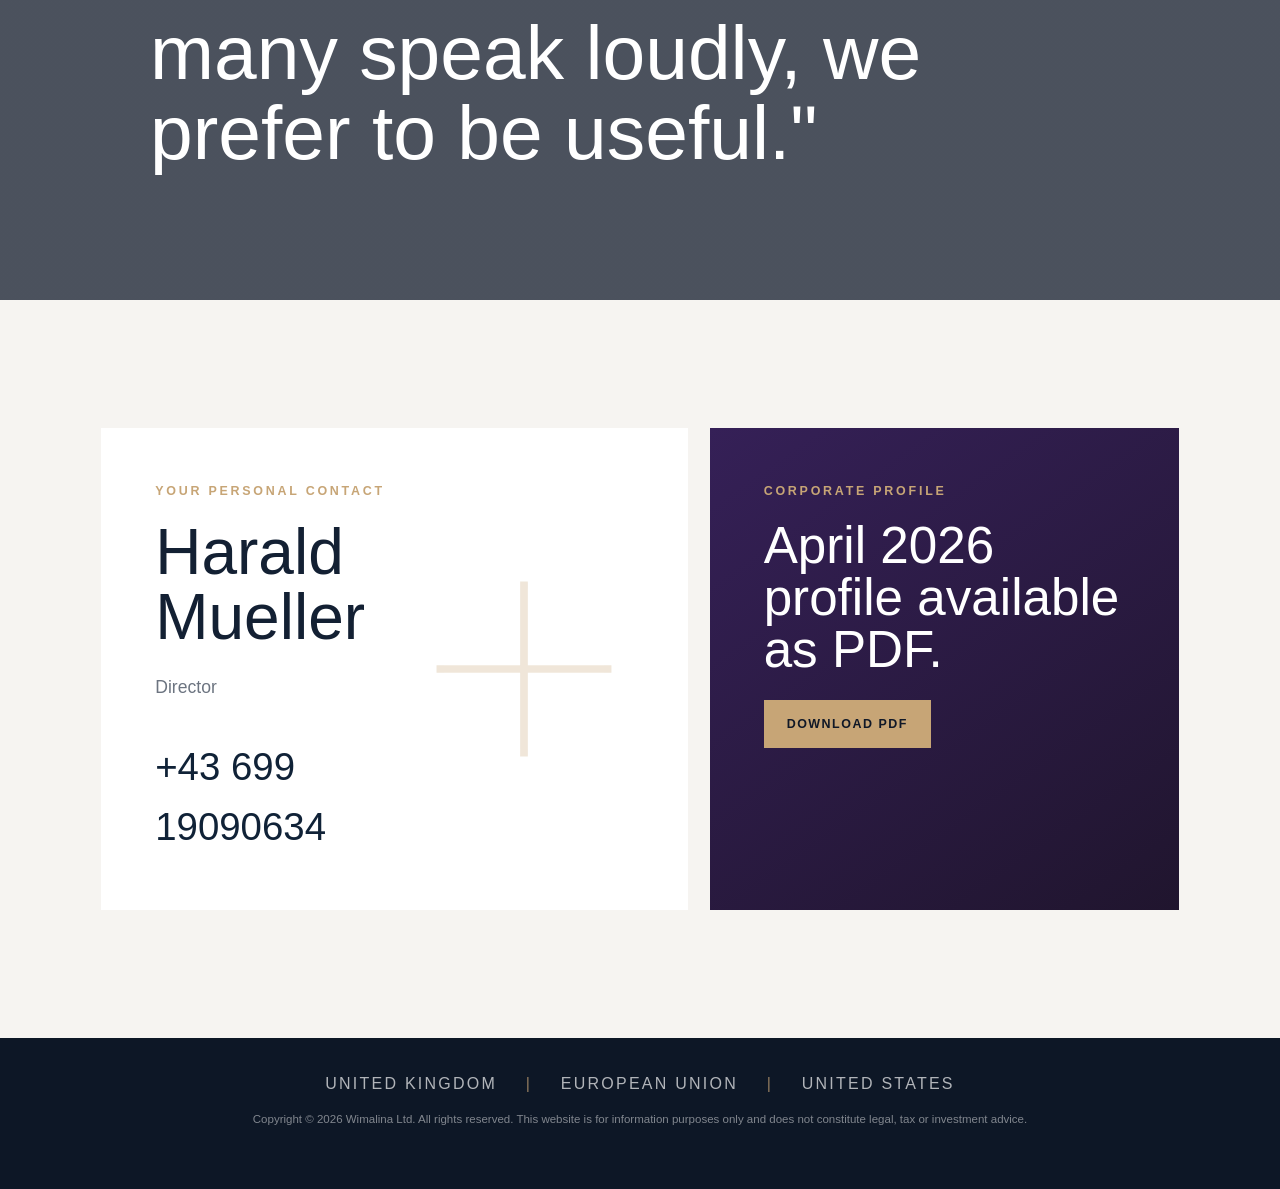
==== commit 9d7db3e4: "feat: replace heavy PNG logo with optimized vector SVG logo" ====
--- a/Website/index.html
+++ b/Website/index.html
@@ -8,7 +8,7 @@
       name="description"
       content="Wimalina Limited is an independent corporate finance and strategic advisory platform serving selected mandates across the UK, Continental Europe, the United States and beyond."
     >
-    <link rel="icon" href="assets/Logo-wimalina-transparent.png" type="image/png">
+    <link rel="icon" href="assets/Logo-wimalina-transparent.svg" type="image/svg+xml">
     <link rel="stylesheet" href="styles.css">
   </head>
   <body>
@@ -173,7 +173,7 @@
             <p class="role">Director</p>
             <a class="phone" href="tel:+4369919090634">+43 699 19090634</a>
           </div>
-          <img src="assets/Logo-wimalina-transparent.png" alt="" aria-hidden="true">
+          <img src="assets/Logo-wimalina-transparent.svg" alt="" aria-hidden="true">
         </div>
         <div class="download-card">
           <p class="eyebrow">Corporate Profile</p>
--- a/Website/styles.css
+++ b/Website/styles.css
@@ -75,7 +75,7 @@
 .brand-mark {
   width: 36px;
   height: 36px;
-  background: url("assets/Logo-wimalina-transparent.png") center / contain no-repeat;
+  background: url("assets/Logo-wimalina-transparent.svg") center / contain no-repeat;
 }
 
 nav {
@@ -118,7 +118,7 @@
   content: "";
   position: absolute;
   inset: 0;
-  background: url("assets/Logo-wimalina-transparent.png") center / min(450px, 60vw) no-repeat;
+  background: url("assets/Logo-wimalina-transparent.svg") center / min(450px, 60vw) no-repeat;
   opacity: 0.08;
   pointer-events: none;
 }
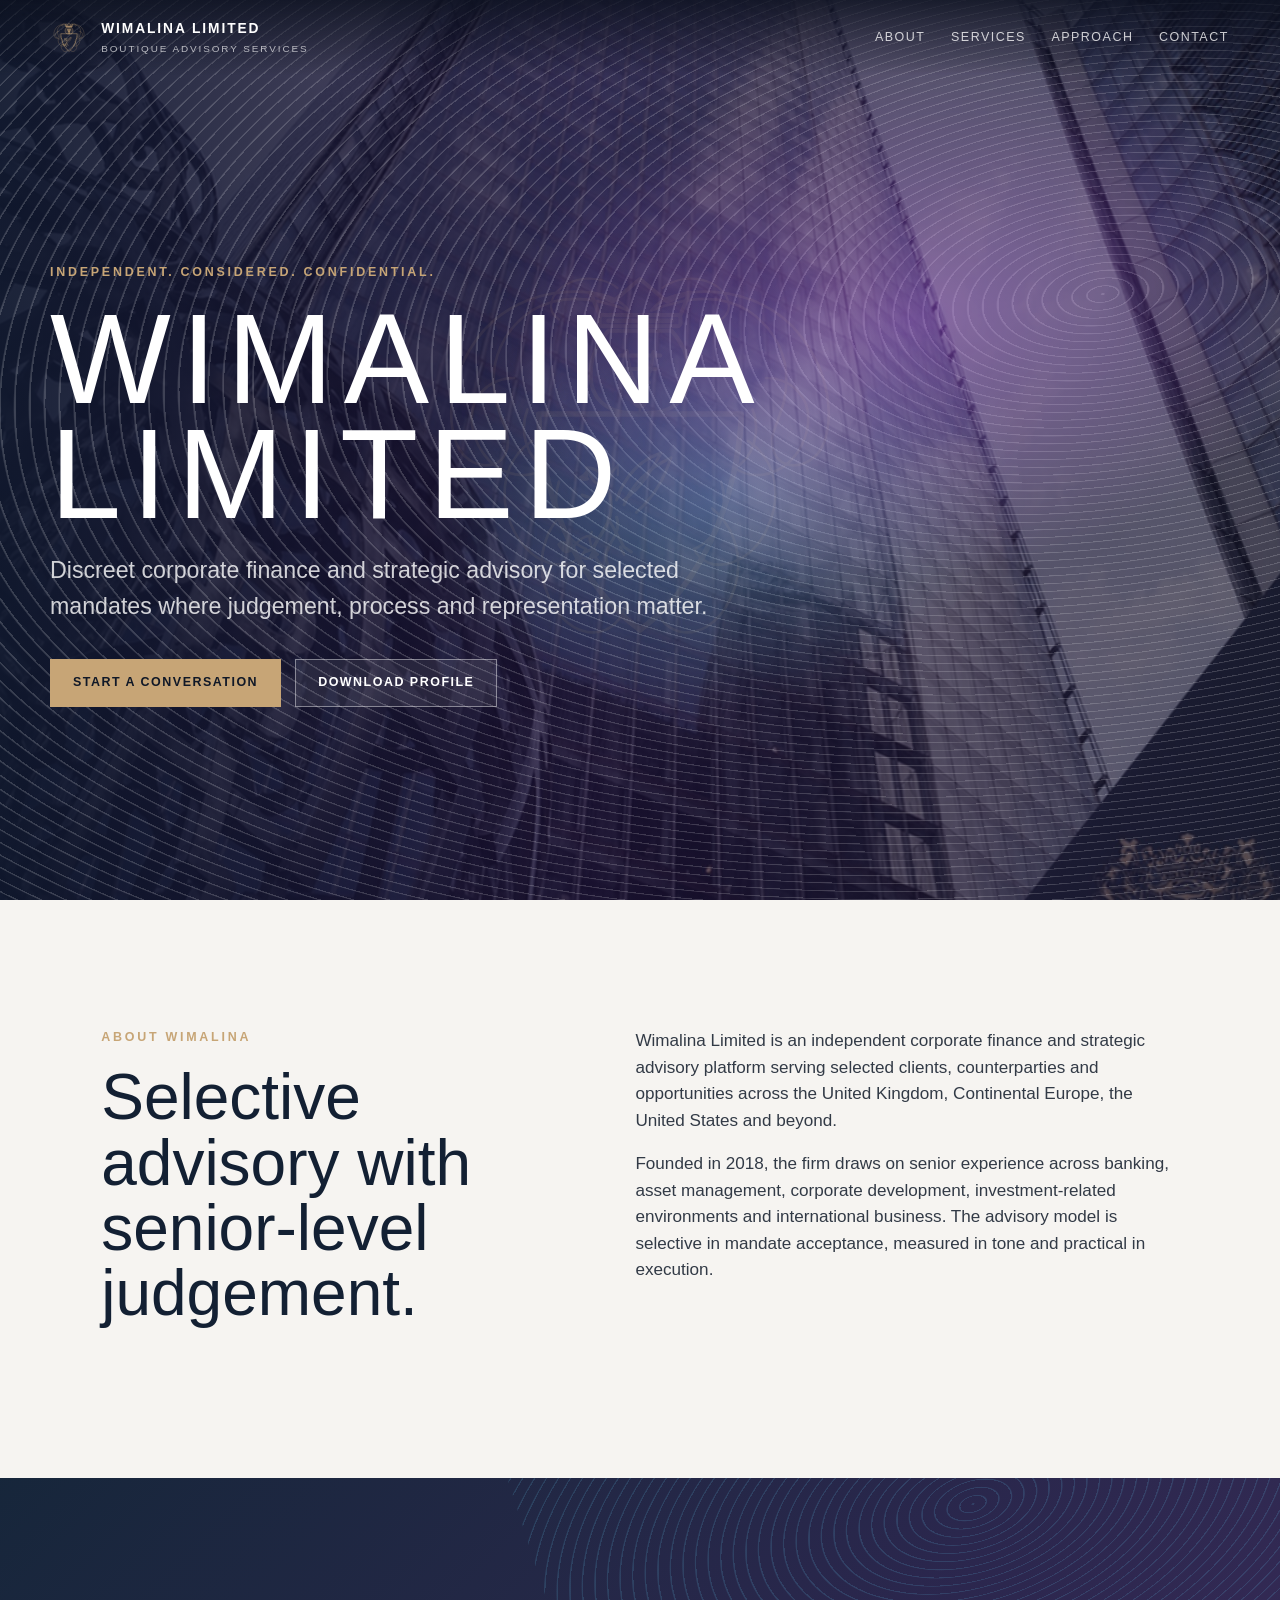
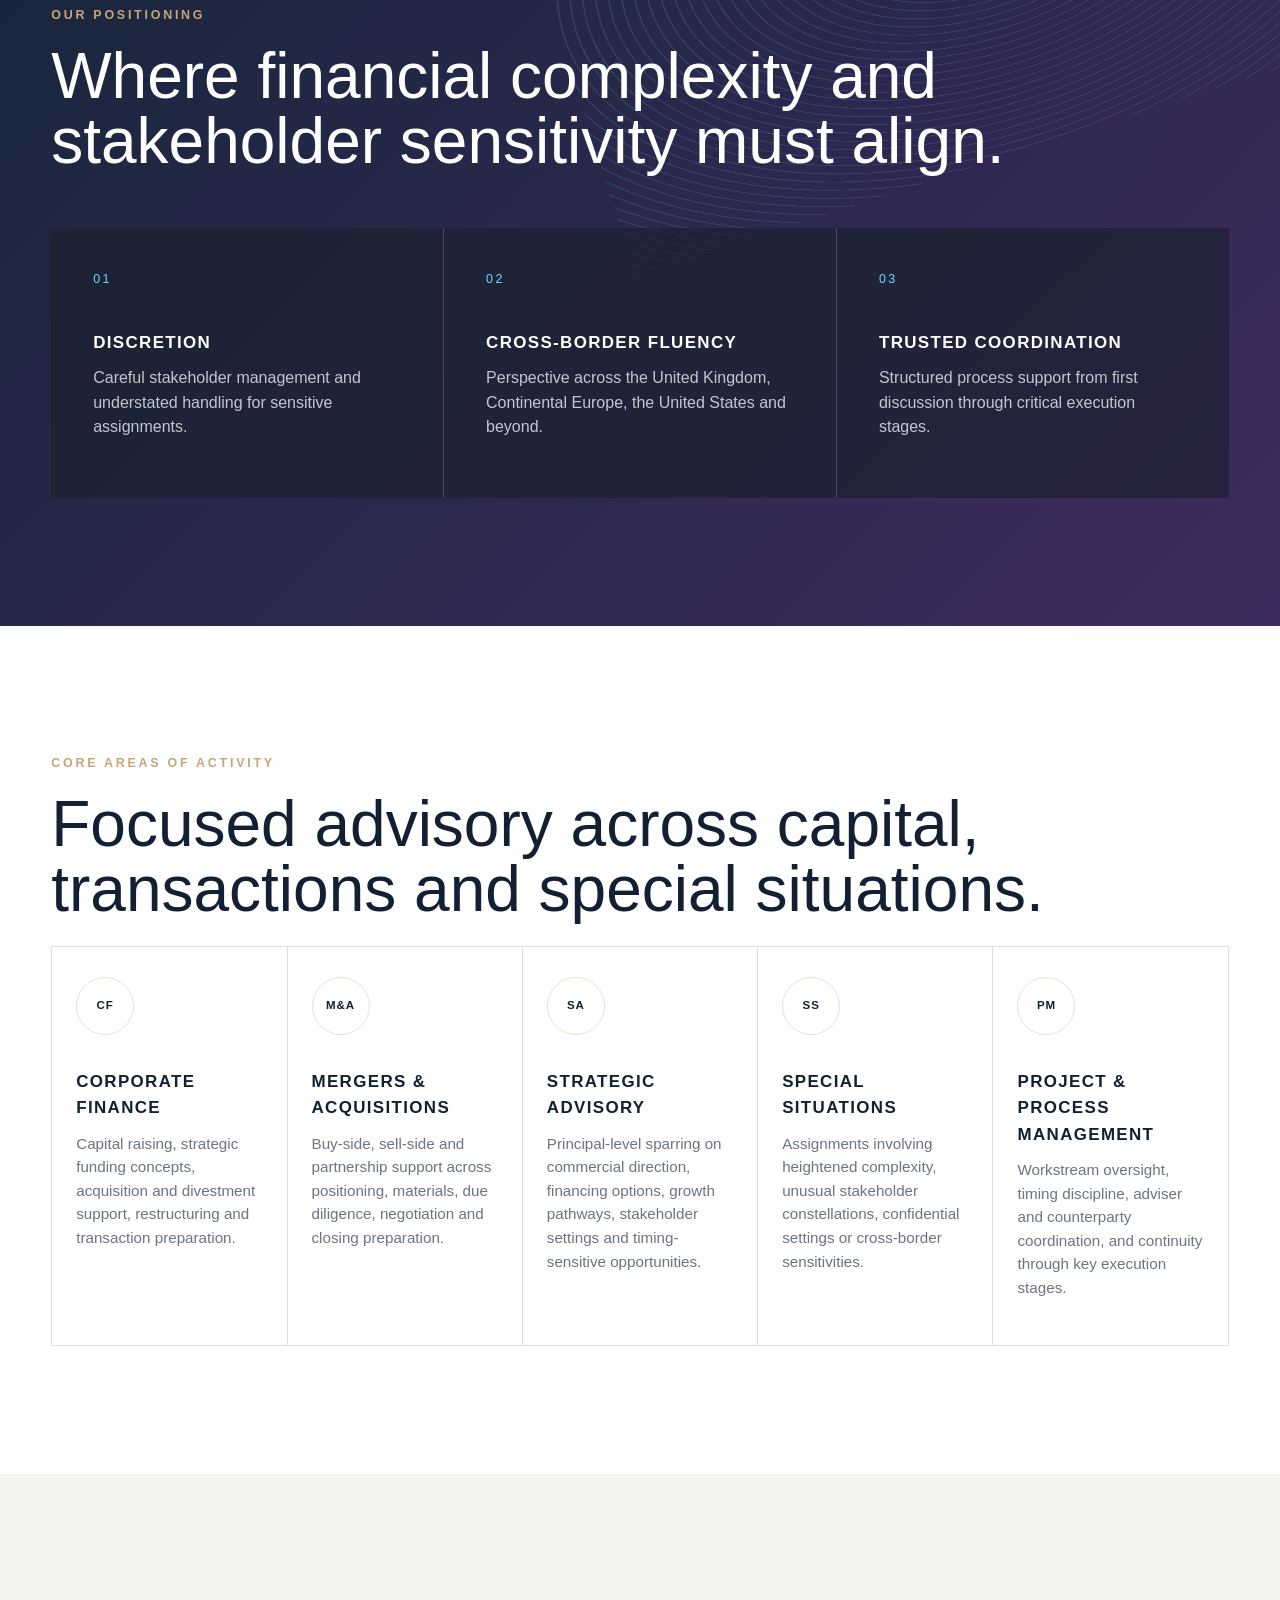
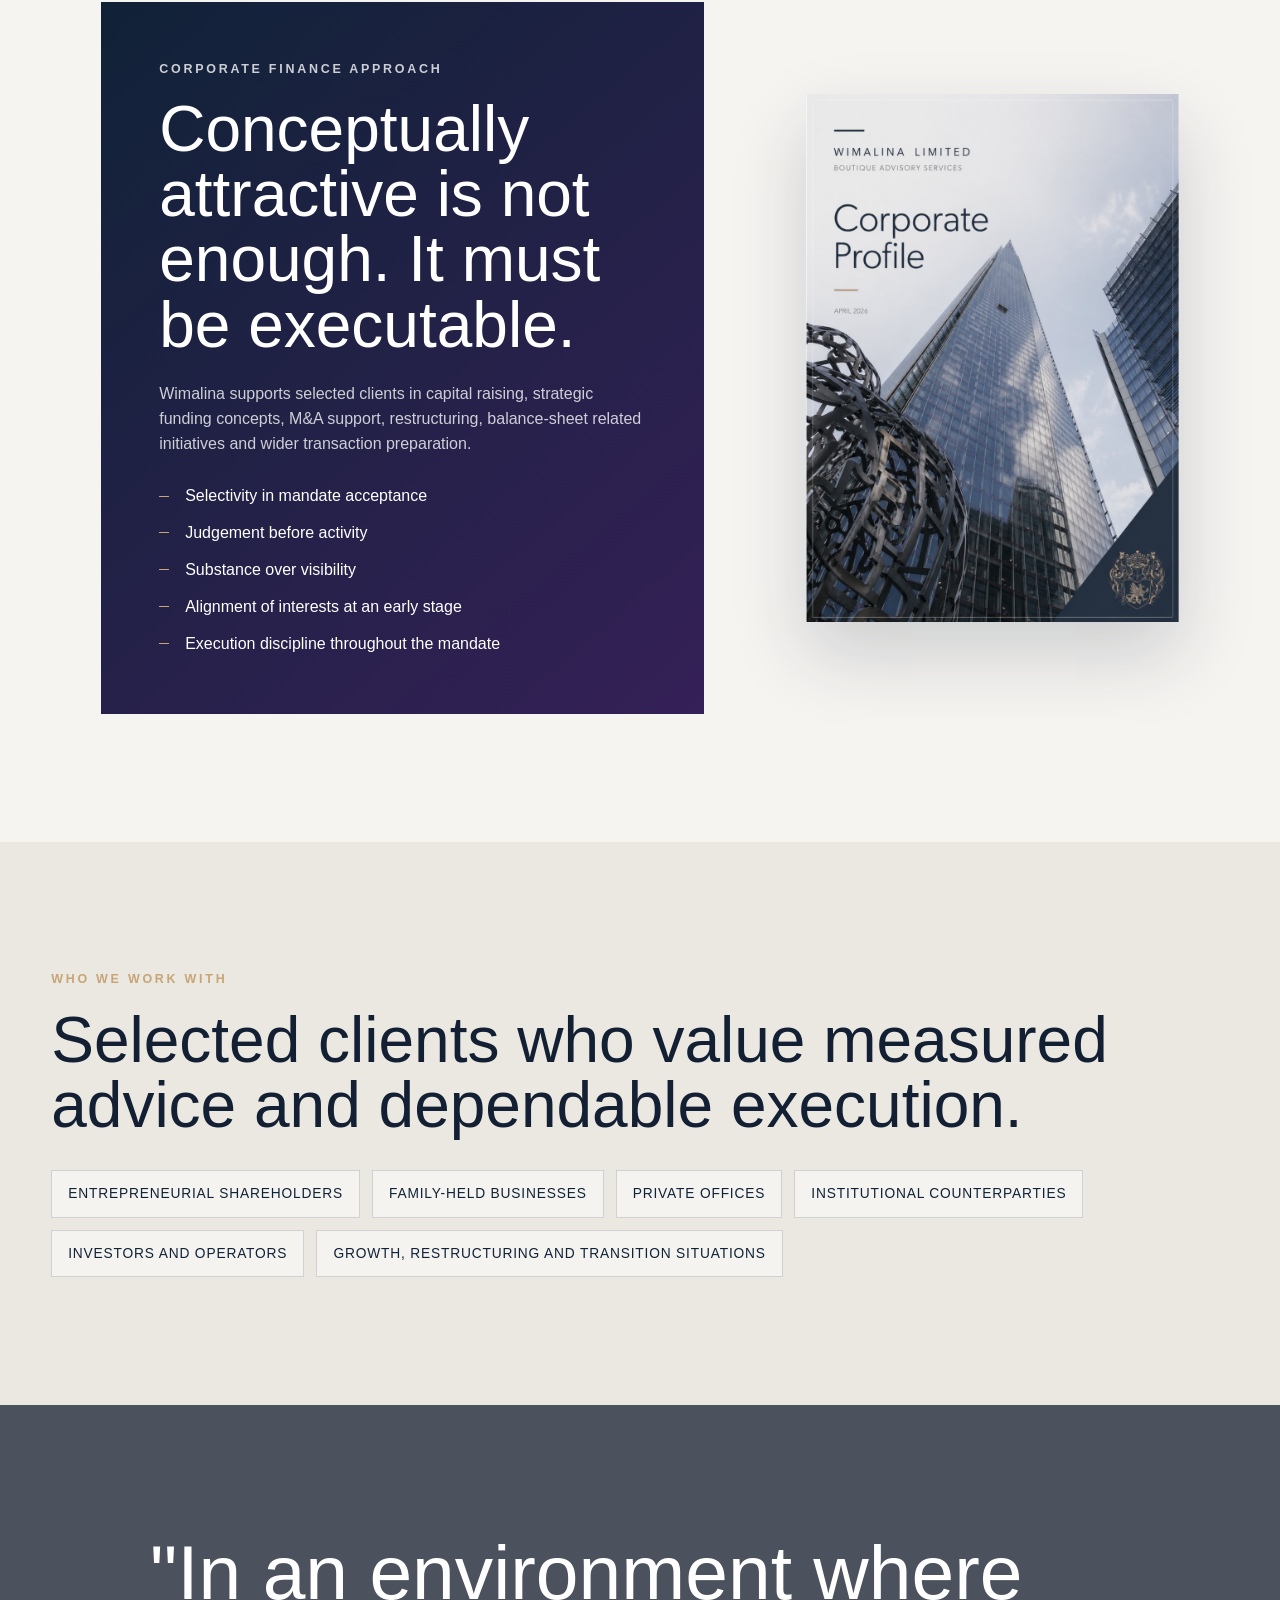
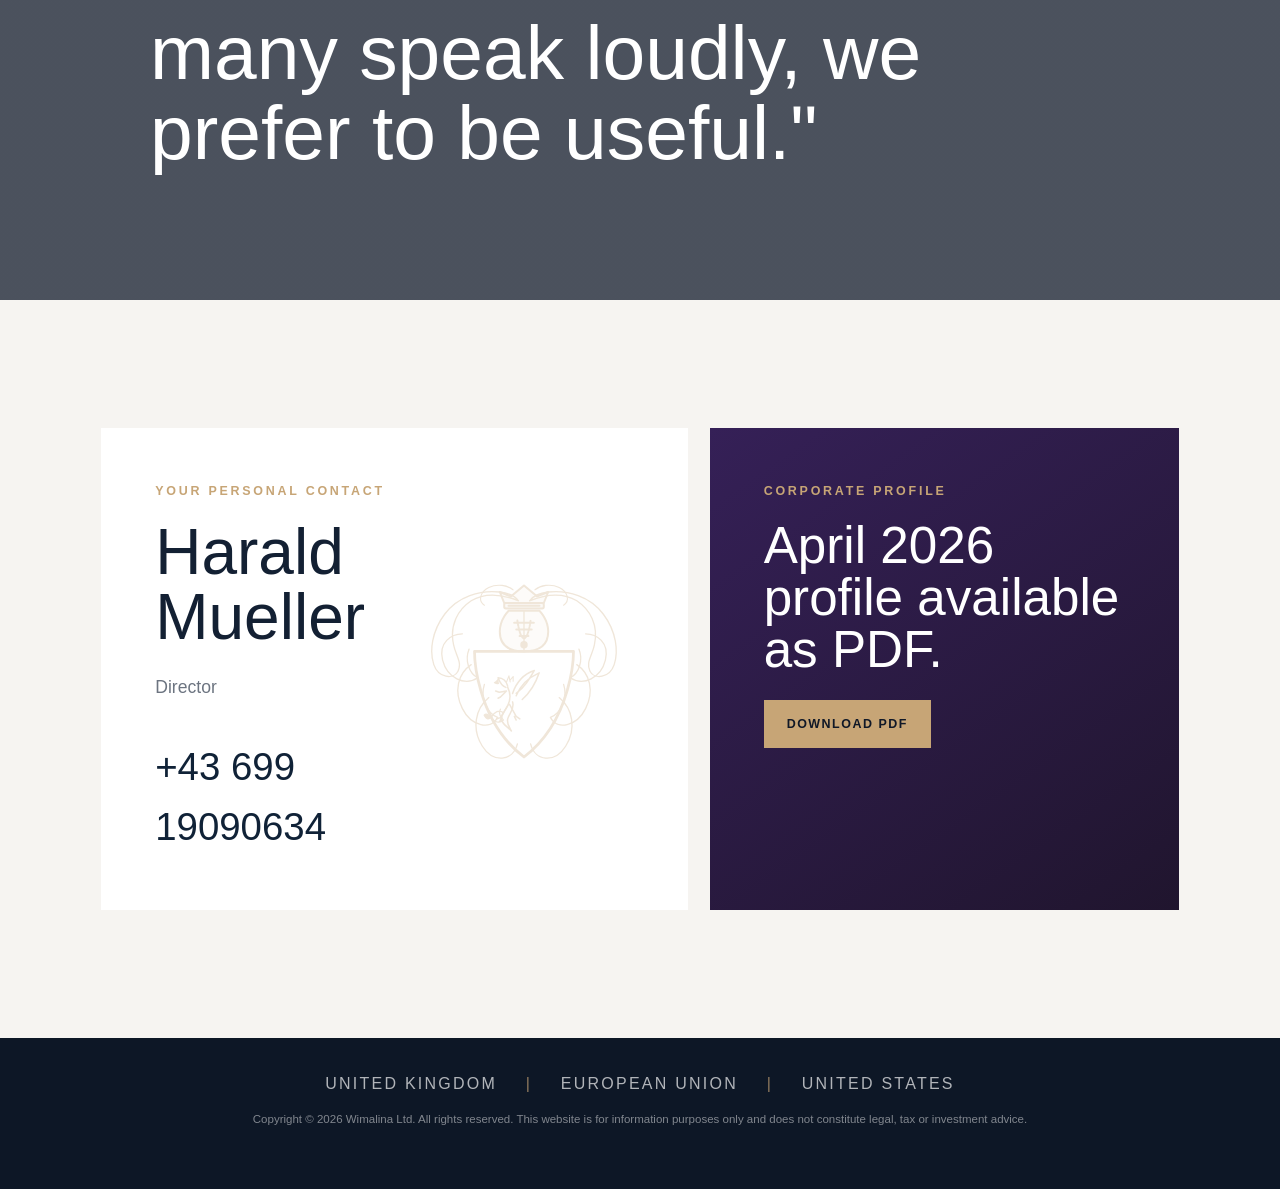
==== commit f9751b80: "feat: replace circle-cross logo with optimized vector griffin crest logo" ====
--- a/Website/index.html
+++ b/Website/index.html
@@ -8,7 +8,7 @@
       name="description"
       content="Wimalina Limited is an independent corporate finance and strategic advisory platform serving selected mandates across the UK, Continental Europe, the United States and beyond."
     >
-    <link rel="icon" href="assets/Logo-wimalina-transparent.svg" type="image/svg+xml">
+    <link rel="icon" href="assets/Logo-wimalina-transparent.svg?v=3" type="image/svg+xml">
     <link rel="stylesheet" href="styles.css">
   </head>
   <body>
@@ -173,7 +173,7 @@
             <p class="role">Director</p>
             <a class="phone" href="tel:+4369919090634">+43 699 19090634</a>
           </div>
-          <img src="assets/Logo-wimalina-transparent.svg" alt="" aria-hidden="true">
+          <img src="assets/Logo-wimalina-transparent.svg?v=3" alt="" aria-hidden="true">
         </div>
         <div class="download-card">
           <p class="eyebrow">Corporate Profile</p>
--- a/Website/styles.css
+++ b/Website/styles.css
@@ -75,7 +75,7 @@
 .brand-mark {
   width: 36px;
   height: 36px;
-  background: url("assets/Logo-wimalina-transparent.svg") center / contain no-repeat;
+  background: url("assets/Logo-wimalina-transparent.svg?v=3") center / contain no-repeat;
 }
 
 nav {
@@ -118,7 +118,7 @@
   content: "";
   position: absolute;
   inset: 0;
-  background: url("assets/Logo-wimalina-transparent.svg") center / min(450px, 60vw) no-repeat;
+  background: url("assets/Logo-wimalina-transparent.svg?v=3") center / min(450px, 60vw) no-repeat;
   opacity: 0.08;
   pointer-events: none;
 }
